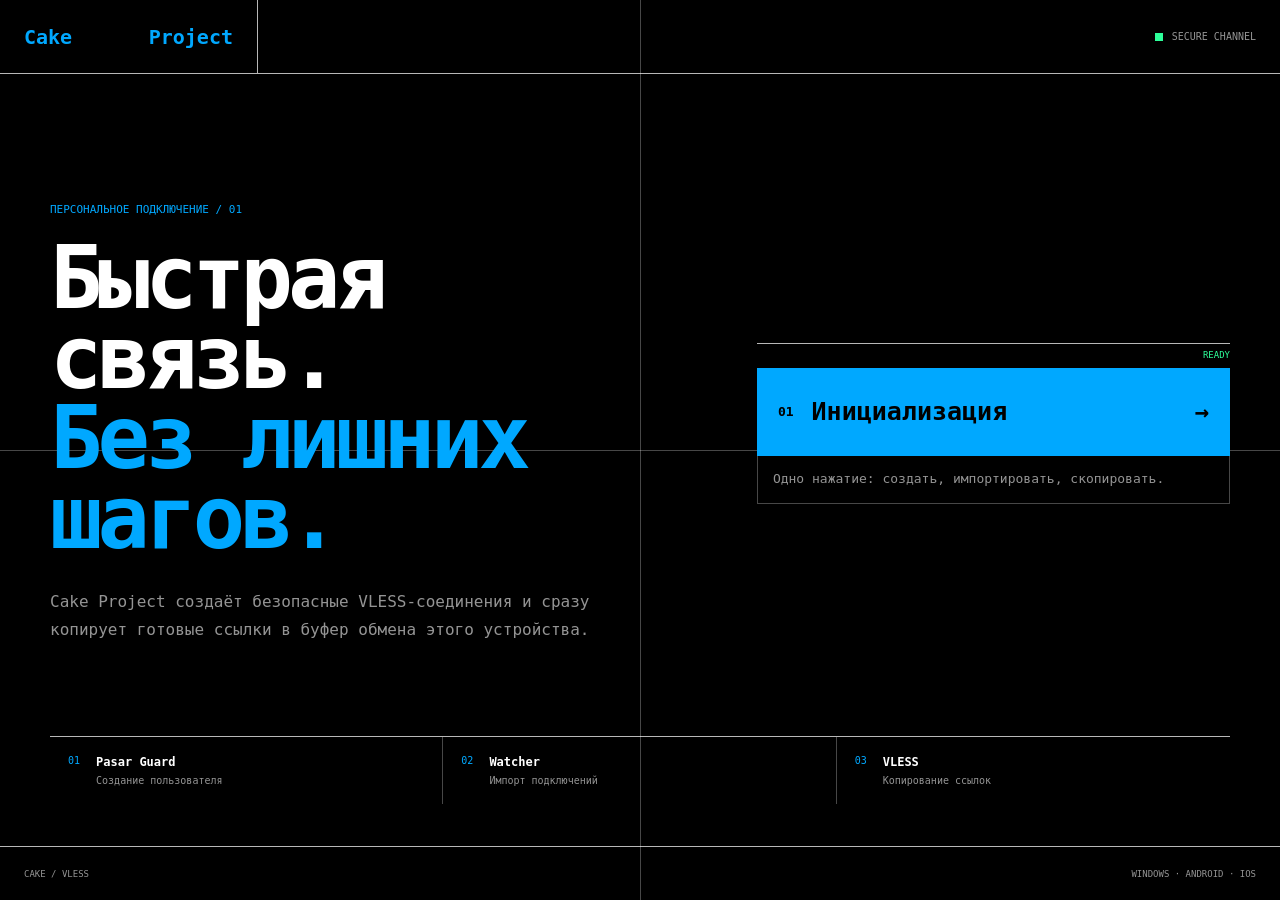
==== web/static/initialize/index.html @ 0fdee89c "Add public Cake connection initialization" ====
<!doctype html>
<html lang="ru">
<head>
  <meta charset="utf-8">
  <meta name="viewport" content="width=device-width, initial-scale=1, viewport-fit=cover">
  <meta name="color-scheme" content="dark">
  <meta name="theme-color" content="#000000">
  <meta http-equiv="Cache-Control" content="no-store, no-cache, must-revalidate">
  <meta http-equiv="Pragma" content="no-cache">
  <meta http-equiv="Content-Security-Policy" content="default-src 'self'; base-uri 'none'; form-action 'none'; connect-src 'self'; img-src 'self'; style-src 'self'; script-src 'self'">
  <meta name="description" content="Cake Project — безопасные и быстрые VLESS-соединения в одно нажатие.">
  <meta name="robots" content="noindex, nofollow, noarchive">
  <meta property="og:type" content="website">
  <meta property="og:title" content="Cake Project">
  <meta property="og:description" content="Быстрая связь. Без лишних шагов.">
  <meta property="og:image" content="https://cake.shmoza.net/initialize/og.png">
  <meta name="twitter:card" content="summary_large_image">
  <meta name="twitter:title" content="Cake Project">
  <meta name="twitter:description" content="Быстрая связь. Без лишних шагов.">
  <meta name="twitter:image" content="https://cake.shmoza.net/initialize/og.png">
  <title>Cake Project — инициализация</title>
  <link rel="stylesheet" href="styles.css?v=2">
</head>
<body>
  <div class="page-grid" aria-hidden="true"></div>

  <header class="site-header">
    <div class="brand" aria-label="Cake Project">
      <span>Cake</span><span>Project</span>
    </div>
    <div class="channel-state">
      <span class="state-marker" aria-hidden="true"></span>
      <span>Secure channel</span>
    </div>
  </header>

  <main class="hero">
    <section class="hero-copy" aria-labelledby="pageTitle">
      <p class="eyebrow">Персональное подключение / 01</p>
      <h1 id="pageTitle">Быстрая связь.<br><span>Без лишних шагов.</span></h1>
      <p class="intro">
        Cake Project создаёт безопасные VLESS-соединения и сразу копирует готовые ссылки
        в буфер обмена этого устройства.
      </p>
    </section>

    <section class="action-zone" aria-label="Инициализация подключения">
      <div class="action-rule" aria-hidden="true"><span>READY</span></div>
      <button id="initializeButton" class="initialize-button" type="button" aria-describedby="statusText">
        <span class="button-index" aria-hidden="true">01</span>
        <span class="button-label">Инициализация</span>
        <span class="button-arrow" aria-hidden="true">→</span>
      </button>
      <p id="statusText" class="status-text" role="status" aria-live="polite">
        Одно нажатие: создать, импортировать, скопировать.
      </p>
      <div id="manualCopy" class="manual-copy hidden">
        <label for="manualLinks">VLESS-ссылки для ручного копирования</label>
        <textarea id="manualLinks" readonly spellcheck="false"></textarea>
        <small>Если браузер блокирует буфер обмена, выделите текст и выберите «Копировать».</small>
      </div>
    </section>

    <ol class="process" aria-label="Этапы инициализации">
      <li><span>01</span><strong>Pasar Guard</strong><small>Создание пользователя</small></li>
      <li><span>02</span><strong>Watcher</strong><small>Импорт подключений</small></li>
      <li><span>03</span><strong>VLESS</strong><small>Копирование ссылок</small></li>
    </ol>
  </main>

  <footer class="site-footer">
    <span>CAKE / VLESS</span>
    <span>WINDOWS · ANDROID · IOS</span>
  </footer>

  <textarea id="copyFallback" class="copy-fallback" tabindex="-1" aria-hidden="true" readonly></textarea>
  <script src="app.js?v=2"></script>
</body>
</html>
---- web/static/initialize/styles.css ----
:root {
  --dark: #000000;
  --light: #ffffff;
  --accent: #00a8ff;
  --success: #2dff9a;
  --danger: #ff4d4d;
  --muted: rgba(255, 255, 255, .58);
  --line: rgba(255, 255, 255, .28);
  --line-strong: rgba(255, 255, 255, .72);
}

* {
  box-sizing: border-box;
}

html {
  min-width: 320px;
  min-height: 100%;
  background: var(--dark);
}

body {
  min-width: 320px;
  min-height: 100vh;
  min-height: 100svh;
  margin: 0;
  overflow-x: hidden;
  background: var(--dark);
  color: var(--light);
  font-family: Consolas, "Cascadia Mono", "Segoe UI Mono", monospace;
  font-size: 13px;
}

.hidden {
  display: none !important;
}

button,
a {
  -webkit-tap-highlight-color: transparent;
}

.page-grid {
  position: fixed;
  inset: 0;
  z-index: 0;
  pointer-events: none;
}

.page-grid::before,
.page-grid::after {
  position: absolute;
  content: "";
  background: var(--line);
}

.page-grid::before {
  top: 0;
  bottom: 0;
  left: 50%;
  width: 1px;
}

.page-grid::after {
  top: 50%;
  right: 0;
  left: 0;
  height: 1px;
}

.site-header,
.site-footer,
.hero {
  position: relative;
  z-index: 1;
}

.site-header {
  display: flex;
  min-height: 74px;
  align-items: stretch;
  justify-content: space-between;
  border-bottom: 1px solid var(--line-strong);
}

.brand {
  display: inline-flex;
  min-width: 258px;
  align-items: center;
  justify-content: space-between;
  border-right: 1px solid var(--line-strong);
  padding: 0 24px;
  color: var(--accent);
  font-size: 20px;
  font-weight: 800;
  text-decoration: none;
}

.channel-state {
  display: flex;
  align-items: center;
  gap: 9px;
  padding: 0 24px;
  color: var(--muted);
  font-size: 10px;
  text-transform: uppercase;
}

.state-marker {
  width: 8px;
  height: 8px;
  border: 1px solid var(--success);
  background: var(--success);
}

.hero {
  display: grid;
  width: min(1180px, calc(100% - 48px));
  min-height: calc(100vh - 128px);
  min-height: calc(100svh - 128px);
  margin: 0 auto;
  grid-template-columns: minmax(0, .92fr) minmax(390px, .72fr);
  grid-template-rows: 1fr auto;
  column-gap: clamp(48px, 8vw, 130px);
  align-items: center;
  padding: clamp(64px, 10vh, 112px) 0 42px;
}

.hero-copy {
  align-self: center;
}

.eyebrow {
  margin: 0 0 22px;
  color: var(--accent);
  font-size: 11px;
  text-transform: uppercase;
}

h1 {
  max-width: 730px;
  margin: 0;
  font-size: clamp(42px, 6.8vw, 94px);
  font-weight: 800;
  letter-spacing: -.055em;
  line-height: .92;
}

h1 span {
  color: var(--accent);
}

.intro {
  max-width: 620px;
  margin: 30px 0 0;
  color: var(--muted);
  font-size: clamp(13px, 1.25vw, 16px);
  line-height: 1.7;
}

.action-zone {
  width: 100%;
  align-self: center;
}

.action-rule {
  display: flex;
  height: 25px;
  align-items: flex-start;
  justify-content: flex-end;
  border-top: 1px solid var(--line-strong);
  color: var(--success);
  font-size: 9px;
}

.action-rule span {
  padding-top: 6px;
}

.initialize-button {
  display: grid;
  width: 100%;
  min-height: 88px;
  grid-template-columns: auto 1fr auto;
  align-items: center;
  gap: 18px;
  border: 1px solid var(--accent);
  border-radius: 0;
  padding: 16px 20px;
  background: var(--accent);
  color: var(--dark);
  cursor: pointer;
  font: inherit;
  text-align: left;
  touch-action: manipulation;
  transition: background 160ms ease, color 160ms ease, transform 160ms ease;
}

.initialize-button:hover,
.initialize-button:focus-visible {
  background: var(--dark);
  color: var(--accent);
  outline: 1px solid var(--accent);
  outline-offset: 3px;
  transform: scale(1.012);
}

.initialize-button:active {
  transform: scale(.985);
  transition-duration: 60ms;
}

.initialize-button:disabled {
  cursor: wait;
  opacity: .52;
  transform: none;
}

.button-index,
.button-arrow {
  font-size: 13px;
  font-weight: 700;
}

.button-label {
  font-size: clamp(18px, 2vw, 25px);
  font-weight: 800;
}

.button-arrow {
  font-size: 24px;
}

.status-text {
  min-height: 48px;
  margin: 0;
  border-right: 1px solid var(--line);
  border-bottom: 1px solid var(--line);
  border-left: 1px solid var(--line);
  padding: 13px 15px;
  color: var(--muted);
  line-height: 1.55;
}

.status-text[data-state="success"] {
  border-color: var(--success);
  color: var(--success);
}

.status-text[data-state="error"] {
  border-color: var(--danger);
  color: var(--danger);
}

.manual-copy {
  display: grid;
  gap: 9px;
  border-right: 1px solid var(--danger);
  border-bottom: 1px solid var(--danger);
  border-left: 1px solid var(--danger);
  padding: 14px;
}

.manual-copy label {
  color: var(--light);
  font-size: 10px;
  text-transform: uppercase;
}

.manual-copy textarea {
  width: 100%;
  min-height: 92px;
  border: 1px solid var(--line);
  border-radius: 0;
  padding: 10px;
  resize: vertical;
  background: var(--dark);
  color: var(--light);
  font: inherit;
  font-size: 11px;
  line-height: 1.5;
}

.manual-copy textarea:focus {
  border-color: var(--accent);
  outline: 1px solid var(--accent);
  outline-offset: 2px;
}

.manual-copy small {
  color: var(--muted);
  font-size: 9px;
  line-height: 1.5;
}

.process {
  display: grid;
  grid-column: 1 / -1;
  grid-template-columns: repeat(3, 1fr);
  gap: 0;
  margin: 54px 0 0;
  padding: 0;
  border-top: 1px solid var(--line-strong);
  list-style: none;
}

.process li {
  display: grid;
  min-width: 0;
  grid-template-columns: auto 1fr;
  gap: 6px 16px;
  border-right: 1px solid var(--line);
  padding: 18px;
}

.process li:last-child {
  border-right: 0;
}

.process span {
  grid-row: 1 / span 2;
  color: var(--accent);
  font-size: 10px;
}

.process strong {
  font-size: 12px;
}

.process small {
  overflow: hidden;
  color: var(--muted);
  font-size: 10px;
  text-overflow: ellipsis;
  white-space: nowrap;
}

.site-footer {
  display: flex;
  min-height: 54px;
  align-items: center;
  justify-content: space-between;
  border-top: 1px solid var(--line-strong);
  padding: 0 24px;
  color: var(--muted);
  font-size: 9px;
}

.copy-fallback {
  position: fixed;
  top: 0;
  left: -9999px;
  width: 1px;
  height: 1px;
  opacity: 0;
}

@media (max-width: 820px) {
  .page-grid::before {
    left: 24px;
  }

  .page-grid::after {
    top: 56%;
  }

  .site-header {
    min-height: 62px;
  }

  .brand {
    min-width: 188px;
    padding: 0 18px;
    font-size: 16px;
  }

  .channel-state {
    padding: 0 18px;
  }

  .hero {
    width: min(100% - 36px, 620px);
    min-height: calc(100svh - 112px);
    grid-template-columns: 1fr;
    grid-template-rows: auto auto auto;
    gap: 38px;
    padding: 54px 0 30px;
  }

  h1 {
    font-size: clamp(42px, 11vw, 72px);
  }

  .intro {
    max-width: 520px;
    margin-top: 22px;
  }

  .process {
    grid-column: 1;
    margin-top: 8px;
  }
}

@media (max-width: 540px) {
  .site-header {
    min-height: 58px;
  }

  .brand {
    min-width: 164px;
    padding: 0 14px;
    font-size: 14px;
  }

  .channel-state {
    gap: 7px;
    padding: 0 14px;
    font-size: 8px;
  }

  .state-marker {
    width: 6px;
    height: 6px;
  }

  .hero {
    width: calc(100% - 28px);
    gap: 34px;
    padding: 44px 0 24px;
  }

  .eyebrow {
    margin-bottom: 17px;
    font-size: 9px;
  }

  h1 {
    font-size: clamp(38px, 13vw, 58px);
  }

  .intro {
    font-size: 12px;
  }

  .initialize-button {
    min-height: 76px;
    gap: 12px;
    padding: 14px;
  }

  .status-text {
    min-height: 58px;
    padding: 12px;
    font-size: 11px;
  }

  .process {
    grid-template-columns: 1fr;
  }

  .process li,
  .process li:last-child {
    border-right: 0;
    border-bottom: 1px solid var(--line);
    padding: 13px 6px;
  }

  .process li:last-child {
    border-bottom: 0;
  }

  .site-footer {
    min-height: 48px;
    padding: 0 14px;
    font-size: 8px;
  }
}

@media (prefers-reduced-motion: reduce) {
  .initialize-button {
    transition: none;
  }
}
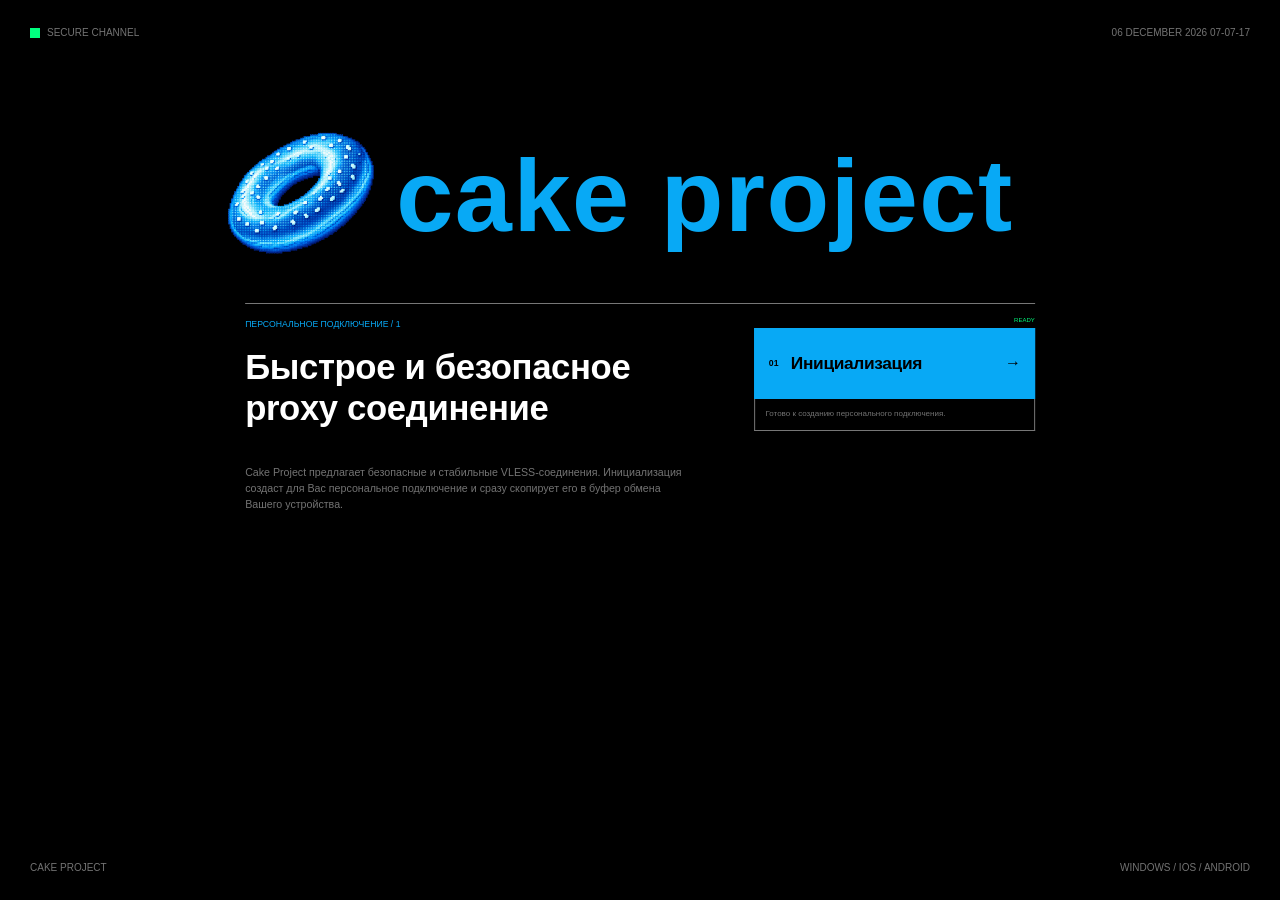
==== commit 7ddd88b3: "Polish Cake initialization experience" ====
--- a/web/static/initialize/index.html
+++ b/web/static/initialize/index.html
@@ -7,73 +7,86 @@
   <meta name="theme-color" content="#000000">
   <meta http-equiv="Cache-Control" content="no-store, no-cache, must-revalidate">
   <meta http-equiv="Pragma" content="no-cache">
-  <meta http-equiv="Content-Security-Policy" content="default-src 'self'; base-uri 'none'; form-action 'none'; connect-src 'self'; img-src 'self'; style-src 'self'; script-src 'self'">
+  <meta http-equiv="Content-Security-Policy" content="default-src 'self'; base-uri 'none'; form-action 'none'; connect-src 'self'; img-src 'self'; style-src 'self' https://fonts.googleapis.com; font-src https://fonts.gstatic.com; script-src 'self'">
   <meta name="description" content="Cake Project — безопасные и быстрые VLESS-соединения в одно нажатие.">
   <meta name="robots" content="noindex, nofollow, noarchive">
   <meta property="og:type" content="website">
+  <meta property="og:site_name" content="Cake Project">
   <meta property="og:title" content="Cake Project">
-  <meta property="og:description" content="Быстрая связь. Без лишних шагов.">
-  <meta property="og:image" content="https://cake.shmoza.net/initialize/og.png">
+  <meta property="og:description" content="Быстрое и безопасное proxy-соединение.">
+  <meta property="og:image" content="https://cake.shmoza.net/initialize/og.png?v=2">
+  <meta property="og:image:secure_url" content="https://cake.shmoza.net/initialize/og.png?v=2">
+  <meta property="og:image:type" content="image/png">
+  <meta property="og:image:width" content="1919">
+  <meta property="og:image:height" content="1035">
+  <meta property="og:image:alt" content="Cake Project — быстрое и безопасное proxy-соединение">
   <meta name="twitter:card" content="summary_large_image">
   <meta name="twitter:title" content="Cake Project">
-  <meta name="twitter:description" content="Быстрая связь. Без лишних шагов.">
-  <meta name="twitter:image" content="https://cake.shmoza.net/initialize/og.png">
+  <meta name="twitter:description" content="Быстрое и безопасное proxy-соединение.">
+  <meta name="twitter:image" content="https://cake.shmoza.net/initialize/og.png?v=2">
+  <meta name="twitter:image:alt" content="Cake Project — быстрое и безопасное proxy-соединение">
   <title>Cake Project — инициализация</title>
-  <link rel="stylesheet" href="styles.css?v=2">
+  <link rel="icon" type="image/png" sizes="277x277" href="favicon.png?v=2">
+  <link rel="apple-touch-icon" sizes="277x277" href="favicon.png?v=2">
+  <link rel="preconnect" href="https://fonts.googleapis.com">
+  <link rel="preconnect" href="https://fonts.gstatic.com" crossorigin>
+  <link href="https://fonts.googleapis.com/css2?family=Space+Grotesk:wght@400;500;600;700&amp;display=swap" rel="stylesheet">
+  <link rel="stylesheet" href="styles.css?v=13">
 </head>
 <body>
-  <div class="page-grid" aria-hidden="true"></div>
-
   <header class="site-header">
-    <div class="brand" aria-label="Cake Project">
-      <span>Cake</span><span>Project</span>
-    </div>
     <div class="channel-state">
       <span class="state-marker" aria-hidden="true"></span>
       <span>Secure channel</span>
     </div>
+    <time id="designTime" class="design-time">-- -------- ---- -- -- --</time>
   </header>
 
-  <main class="hero">
-    <section class="hero-copy" aria-labelledby="pageTitle">
-      <p class="eyebrow">Персональное подключение / 01</p>
-      <h1 id="pageTitle">Быстрая связь.<br><span>Без лишних шагов.</span></h1>
-      <p class="intro">
-        Cake Project создаёт безопасные VLESS-соединения и сразу копирует готовые ссылки
-        в буфер обмена этого устройства.
-      </p>
+  <main class="page-stage">
+    <section class="brand-lockup" aria-labelledby="pageTitle">
+      <button id="cakeBurstButton" class="cake-mark" type="button" aria-label="Запустить анимацию тортика">
+        <img src="cake-mark.png" alt="">
+      </button>
+      <h1 id="pageTitle">cake project</h1>
     </section>
 
-    <section class="action-zone" aria-label="Инициализация подключения">
-      <div class="action-rule" aria-hidden="true"><span>READY</span></div>
-      <button id="initializeButton" class="initialize-button" type="button" aria-describedby="statusText">
-        <span class="button-index" aria-hidden="true">01</span>
-        <span class="button-label">Инициализация</span>
-        <span class="button-arrow" aria-hidden="true">→</span>
-      </button>
-      <p id="statusText" class="status-text" role="status" aria-live="polite">
-        Одно нажатие: создать, импортировать, скопировать.
-      </p>
-      <div id="manualCopy" class="manual-copy hidden">
-        <label for="manualLinks">VLESS-ссылки для ручного копирования</label>
-        <textarea id="manualLinks" readonly spellcheck="false"></textarea>
-        <small>Если браузер блокирует буфер обмена, выделите текст и выберите «Копировать».</small>
+    <section class="connection-panel" aria-label="Персональное подключение">
+      <div class="hero-copy">
+        <p class="eyebrow">Персональное подключение / 1</p>
+        <h2>Быстрое и безопасное<br>proxy соединение</h2>
+        <p class="intro">
+          Cake Project предлагает безопасные и стабильные VLESS-соединения. Инициализация<br class="desktop-break">
+          создаст для Вас персональное подключение и сразу скопирует его в буфер обмена<br class="desktop-break">
+          Вашего устройства.
+        </p>
       </div>
+
+      <section class="action-zone" aria-label="Инициализация подключения">
+        <div class="ready-label" aria-hidden="true">READY</div>
+        <button id="initializeButton" class="initialize-button" type="button" aria-describedby="statusText">
+          <span class="button-index" aria-hidden="true">01</span>
+          <span class="button-label">Инициализация</span>
+          <span class="button-arrow" aria-hidden="true">→</span>
+        </button>
+        <p id="statusText" class="status-text" role="status" aria-live="polite">
+          Готово к созданию персонального подключения.
+        </p>
+        <div id="manualCopy" class="manual-copy hidden">
+          <label for="manualLinks">VLESS-ссылки для ручного копирования</label>
+          <textarea id="manualLinks" readonly spellcheck="false"></textarea>
+          <small>Если браузер блокирует буфер обмена, выделите текст и выберите «Копировать».</small>
+        </div>
+      </section>
     </section>
-
-    <ol class="process" aria-label="Этапы инициализации">
-      <li><span>01</span><strong>Pasar Guard</strong><small>Создание пользователя</small></li>
-      <li><span>02</span><strong>Watcher</strong><small>Импорт подключений</small></li>
-      <li><span>03</span><strong>VLESS</strong><small>Копирование ссылок</small></li>
-    </ol>
   </main>
 
   <footer class="site-footer">
-    <span>CAKE / VLESS</span>
-    <span>WINDOWS · ANDROID · IOS</span>
+    <span>CAKE PROJECT</span>
+    <span>WINDOWS / IOS / ANDROID</span>
   </footer>
 
+  <div id="cakeParticles" class="cake-particles" aria-hidden="true"></div>
   <textarea id="copyFallback" class="copy-fallback" tabindex="-1" aria-hidden="true" readonly></textarea>
-  <script src="app.js?v=2"></script>
+  <script src="app.js?v=6"></script>
 </body>
 </html>
--- a/web/static/initialize/styles.css
+++ b/web/static/initialize/styles.css
@@ -1,12 +1,11 @@
 :root {
   --dark: #000000;
   --light: #ffffff;
-  --accent: #00a8ff;
-  --success: #2dff9a;
-  --danger: #ff4d4d;
-  --muted: rgba(255, 255, 255, .58);
-  --line: rgba(255, 255, 255, .28);
-  --line-strong: rgba(255, 255, 255, .72);
+  --accent: #08a9f5;
+  --success: #00ff7f;
+  --danger: #ff3131;
+  --muted: #737373;
+  --line: #777777;
 }
 
 * {
@@ -17,9 +16,18 @@
   min-width: 320px;
   min-height: 100%;
   background: var(--dark);
+  scrollbar-width: none;
+}
+
+html::-webkit-scrollbar,
+body::-webkit-scrollbar {
+  display: none;
+  width: 0;
+  height: 0;
 }
 
 body {
+  position: relative;
   min-width: 320px;
   min-height: 100vh;
   min-height: 100svh;
@@ -27,8 +35,10 @@
   overflow-x: hidden;
   background: var(--dark);
   color: var(--light);
-  font-family: Consolas, "Cascadia Mono", "Segoe UI Mono", monospace;
+  font-family: "Space Grotesk", Arial, sans-serif;
   font-size: 13px;
+  -ms-overflow-style: none;
+  scrollbar-width: none;
 }
 
 .hidden {
@@ -40,150 +50,181 @@
   -webkit-tap-highlight-color: transparent;
 }
 
-.page-grid {
-  position: fixed;
-  inset: 0;
-  z-index: 0;
-  pointer-events: none;
-}
-
-.page-grid::before,
-.page-grid::after {
-  position: absolute;
-  content: "";
-  background: var(--line);
-}
-
-.page-grid::before {
-  top: 0;
-  bottom: 0;
-  left: 50%;
-  width: 1px;
-}
-
-.page-grid::after {
-  top: 50%;
-  right: 0;
-  left: 0;
-  height: 1px;
-}
-
-.site-header,
-.site-footer,
-.hero {
-  position: relative;
-  z-index: 1;
-}
-
 .site-header {
   display: flex;
-  min-height: 74px;
-  align-items: stretch;
-  justify-content: space-between;
-  border-bottom: 1px solid var(--line-strong);
-}
-
-.brand {
-  display: inline-flex;
-  min-width: 258px;
+  position: absolute;
+  top: 28px;
+  right: 30px;
+  left: 30px;
+  z-index: 3;
   align-items: center;
   justify-content: space-between;
-  border-right: 1px solid var(--line-strong);
-  padding: 0 24px;
-  color: var(--accent);
-  font-size: 20px;
-  font-weight: 800;
-  text-decoration: none;
+  color: var(--muted);
+  font-size: 10px;
+  line-height: 1;
+  text-transform: uppercase;
 }
 
 .channel-state {
   display: flex;
   align-items: center;
-  gap: 9px;
-  padding: 0 24px;
+  gap: 7px;
+}
+
+.state-marker {
+  width: 10px;
+  height: 10px;
+  background: var(--success);
+  animation: channel-pulse 4s ease-in-out infinite;
+}
+
+@keyframes channel-pulse {
+  0%,
+  40% {
+    opacity: 1;
+  }
+
+  50%,
+  90% {
+    opacity: 0;
+  }
+
+  100% {
+    opacity: 1;
+  }
+}
+
+.design-time {
+  color: inherit;
+  font: inherit;
+}
+
+.page-stage {
+  position: relative;
+  width: min(100%, 1919px);
+  min-height: 970px;
+  margin: 0 auto;
+}
+
+.brand-lockup {
+  position: absolute;
+  inset: 0;
+  pointer-events: none;
+  transform: translateY(-20px);
+}
+
+.cake-mark {
+  display: block;
+  position: absolute;
+  top: 222px;
+  left: 300px;
+  width: 300px;
+  height: auto;
+  border: 0;
+  padding: 0;
+  background: transparent;
+  cursor: pointer;
+  font: inherit;
+  pointer-events: auto;
+  transition: transform 240ms ease;
+  transform-origin: center;
+  user-select: none;
+}
+
+.cake-mark img {
+  display: block;
+  width: 100%;
+  height: auto;
+  pointer-events: none;
+  user-select: none;
+}
+
+.cake-mark:hover {
+  transform: scale(1.08);
+}
+
+.cake-mark:focus-visible {
+  outline: 1px solid var(--accent);
+  outline-offset: 4px;
+}
+
+h1 {
+  position: absolute;
+  top: 255px;
+  left: 594px;
+  margin: 0;
+  color: var(--accent);
+  font-size: 154px;
+  font-weight: 700;
+  letter-spacing: .015em;
+  line-height: .9;
+  white-space: nowrap;
+}
+
+.connection-panel {
+  display: grid;
+  position: absolute;
+  top: 455px;
+  left: 50%;
+  width: 1184px;
+  min-height: 310px;
+  grid-template-columns: 664px 420px;
+  column-gap: 100px;
+  border-top: 1px solid var(--line);
+  transform: translateX(-50%);
+}
+
+.hero-copy {
+  padding-top: 23px;
+}
+
+.eyebrow {
+  margin: 0;
+  color: var(--accent);
+  font-size: 13px;
+  font-weight: 500;
+  line-height: 1;
+  text-transform: uppercase;
+}
+
+h2 {
+  margin: 28px 0 0;
+  color: var(--light);
+  font-size: 52px;
+  font-weight: 600;
+  letter-spacing: -.01em;
+  line-height: 1.18;
+}
+
+.intro {
+  margin: 53px 0 0;
   color: var(--muted);
-  font-size: 10px;
-  text-transform: uppercase;
-}
-
-.state-marker {
-  width: 8px;
-  height: 8px;
-  border: 1px solid var(--success);
-  background: var(--success);
-}
-
-.hero {
-  display: grid;
-  width: min(1180px, calc(100% - 48px));
-  min-height: calc(100vh - 128px);
-  min-height: calc(100svh - 128px);
-  margin: 0 auto;
-  grid-template-columns: minmax(0, .92fr) minmax(390px, .72fr);
-  grid-template-rows: 1fr auto;
-  column-gap: clamp(48px, 8vw, 130px);
-  align-items: center;
-  padding: clamp(64px, 10vh, 112px) 0 42px;
-}
-
-.hero-copy {
-  align-self: center;
-}
-
-.eyebrow {
-  margin: 0 0 22px;
-  color: var(--accent);
-  font-size: 11px;
-  text-transform: uppercase;
-}
-
-h1 {
-  max-width: 730px;
-  margin: 0;
-  font-size: clamp(42px, 6.8vw, 94px);
-  font-weight: 800;
-  letter-spacing: -.055em;
-  line-height: .92;
-}
-
-h1 span {
-  color: var(--accent);
-}
-
-.intro {
-  max-width: 620px;
-  margin: 30px 0 0;
-  color: var(--muted);
-  font-size: clamp(13px, 1.25vw, 16px);
-  line-height: 1.7;
+  font-size: 16px;
+  font-weight: 400;
+  line-height: 1.5;
 }
 
 .action-zone {
-  width: 100%;
-  align-self: center;
-}
-
-.action-rule {
-  display: flex;
-  height: 25px;
-  align-items: flex-start;
-  justify-content: flex-end;
-  border-top: 1px solid var(--line-strong);
+  position: relative;
+  padding-top: 35px;
+}
+
+.ready-label {
+  position: absolute;
+  top: 18px;
+  right: 0;
   color: var(--success);
   font-size: 9px;
-}
-
-.action-rule span {
-  padding-top: 6px;
+  line-height: 1;
 }
 
 .initialize-button {
   display: grid;
   width: 100%;
-  min-height: 88px;
-  grid-template-columns: auto 1fr auto;
+  min-height: 107px;
+  grid-template-columns: 20px 1fr 23px;
   align-items: center;
-  gap: 18px;
+  gap: 13px;
   border: 1px solid var(--accent);
   border-radius: 0;
   padding: 16px 20px;
@@ -193,16 +234,24 @@
   font: inherit;
   text-align: left;
   touch-action: manipulation;
-  transition: background 160ms ease, color 160ms ease, transform 160ms ease;
-}
-
-.initialize-button:hover,
+  transform-origin: center;
+  transition: background 180ms ease, color 180ms ease, transform 180ms ease;
+}
+
+.initialize-button:not(:disabled):hover {
+  background: var(--dark);
+  color: var(--accent);
+  outline: 1px solid var(--accent);
+  outline-offset: 3px;
+  transform: scale(1.02);
+}
+
 .initialize-button:focus-visible {
   background: var(--dark);
   color: var(--accent);
   outline: 1px solid var(--accent);
   outline-offset: 3px;
-  transform: scale(1.012);
+  transform: scale(1.02);
 }
 
 .initialize-button:active {
@@ -216,19 +265,23 @@
   transform: none;
 }
 
-.button-index,
-.button-arrow {
+.button-index {
   font-size: 13px;
   font-weight: 700;
 }
 
 .button-label {
-  font-size: clamp(18px, 2vw, 25px);
-  font-weight: 800;
+  max-width: 270px;
+  font-size: 26px;
+  font-weight: 700;
+  letter-spacing: -.02em;
+  line-height: 1.35;
 }
 
 .button-arrow {
   font-size: 24px;
+  font-weight: 400;
+  line-height: 1;
 }
 
 .status-text {
@@ -239,7 +292,8 @@
   border-left: 1px solid var(--line);
   padding: 13px 15px;
   color: var(--muted);
-  line-height: 1.55;
+  font-size: 12px;
+  line-height: 1.6;
 }
 
 .status-text[data-state="success"] {
@@ -293,57 +347,19 @@
   line-height: 1.5;
 }
 
-.process {
-  display: grid;
-  grid-column: 1 / -1;
-  grid-template-columns: repeat(3, 1fr);
-  gap: 0;
-  margin: 54px 0 0;
-  padding: 0;
-  border-top: 1px solid var(--line-strong);
-  list-style: none;
-}
-
-.process li {
-  display: grid;
-  min-width: 0;
-  grid-template-columns: auto 1fr;
-  gap: 6px 16px;
-  border-right: 1px solid var(--line);
-  padding: 18px;
-}
-
-.process li:last-child {
-  border-right: 0;
-}
-
-.process span {
-  grid-row: 1 / span 2;
-  color: var(--accent);
-  font-size: 10px;
-}
-
-.process strong {
-  font-size: 12px;
-}
-
-.process small {
-  overflow: hidden;
+.site-footer {
+  display: flex;
+  position: absolute;
+  right: 0;
+  bottom: 0;
+  left: 0;
+  min-height: 65px;
+  align-items: center;
+  justify-content: space-between;
+  padding: 0 30px;
   color: var(--muted);
   font-size: 10px;
-  text-overflow: ellipsis;
-  white-space: nowrap;
-}
-
-.site-footer {
-  display: flex;
-  min-height: 54px;
-  align-items: center;
-  justify-content: space-between;
-  border-top: 1px solid var(--line-strong);
-  padding: 0 24px;
-  color: var(--muted);
-  font-size: 9px;
+  text-transform: uppercase;
 }
 
 .copy-fallback {
@@ -355,130 +371,237 @@
   opacity: 0;
 }
 
+.cake-particles {
+  position: fixed;
+  inset: 0;
+  z-index: 10;
+  overflow: hidden;
+  contain: strict;
+  pointer-events: none;
+}
+
+.cake-particle {
+  position: absolute;
+  top: 0;
+  left: 0;
+  display: block;
+  max-width: none;
+  height: auto;
+  pointer-events: none;
+  transform-origin: center;
+  user-select: none;
+  will-change: transform, opacity;
+}
+
+@media (max-width: 1918px) and (min-width: 821px) {
+  .page-stage {
+    min-height: max(620px, 100svh);
+  }
+
+  .cake-mark {
+    top: 11.57vw;
+    left: 15.6vw;
+    width: 15.6vw;
+  }
+
+  h1 {
+    top: 13.29vw;
+    left: 30.95vw;
+    font-size: 8.02vw;
+  }
+
+  .connection-panel {
+    top: 23.71vw;
+    width: 61.7vw;
+    min-height: 16.15vw;
+    grid-template-columns: 34.6vw 21.89vw;
+    column-gap: 5.2vw;
+  }
+
+  .hero-copy {
+    padding-top: 1.2vw;
+  }
+
+  .eyebrow {
+    font-size: .68vw;
+  }
+
+  h2 {
+    margin-top: 1.46vw;
+    font-size: 2.71vw;
+  }
+
+  .intro {
+    margin-top: 2.76vw;
+    font-size: .834vw;
+  }
+
+  .action-zone {
+    padding-top: 1.82vw;
+  }
+
+  .ready-label {
+    top: .94vw;
+    font-size: .47vw;
+  }
+
+  .initialize-button {
+    min-height: 5.58vw;
+    grid-template-columns: 1.04vw 1fr 1.2vw;
+    gap: .68vw;
+    padding: .83vw 1.04vw;
+  }
+
+  .button-index {
+    font-size: .68vw;
+  }
+
+  .button-label {
+    max-width: 14.07vw;
+    font-size: 1.355vw;
+  }
+
+  .button-arrow {
+    font-size: 1.25vw;
+  }
+
+  .status-text {
+    min-height: 2.5vw;
+    padding: .68vw .78vw;
+    font-size: .625vw;
+  }
+}
+
 @media (max-width: 820px) {
-  .page-grid::before {
-    left: 24px;
-  }
-
-  .page-grid::after {
-    top: 56%;
+  body {
+    min-height: 100svh;
   }
 
   .site-header {
-    min-height: 62px;
-  }
-
-  .brand {
-    min-width: 188px;
+    position: relative;
+    top: auto;
+    right: auto;
+    left: auto;
+    min-height: 58px;
     padding: 0 18px;
-    font-size: 16px;
-  }
-
-  .channel-state {
+    font-size: 8px;
+  }
+
+  .state-marker {
+    width: 8px;
+    height: 8px;
+  }
+
+  .page-stage {
+    display: flex;
+    width: 100%;
+    min-height: auto;
+    flex-direction: column;
+    padding: 30px 18px 92px;
+  }
+
+  .brand-lockup {
+    display: flex;
+    position: relative;
+    inset: auto;
+    flex-direction: column;
+    align-items: center;
+  }
+
+  .cake-mark {
+    position: relative;
+    top: auto;
+    left: auto;
+    width: min(66vw, 300px);
+    margin: -28px 0 -12px;
+  }
+
+  h1 {
+    position: relative;
+    top: auto;
+    left: auto;
+    width: 100%;
+    font-size: clamp(36px, 11.6vw, 72px);
+    line-height: .92;
+    text-align: center;
+  }
+
+  .connection-panel {
+    display: flex;
+    position: relative;
+    top: auto;
+    left: auto;
+    width: auto;
+    min-height: 0;
+    margin-top: 56px;
+    align-self: stretch;
+    flex-direction: column;
+    border-top-color: var(--line);
+    transform: none;
+  }
+
+  .hero-copy {
+    padding-top: 17px;
+  }
+
+  .eyebrow {
+    font-size: 10px;
+  }
+
+  h2 {
+    margin-top: 27px;
+    font-size: clamp(26px, 8.6vw, 44px);
+    line-height: 1.08;
+  }
+
+  .intro {
+    margin-top: 30px;
+    font-size: 13px;
+    line-height: 1.55;
+  }
+
+  .desktop-break {
+    display: none;
+  }
+
+  .action-zone {
+    margin-top: 44px;
+    padding-top: 20px;
+  }
+
+  .ready-label {
+    top: 5px;
+  }
+
+  .initialize-button {
+    min-height: 96px;
+  }
+
+  .button-label {
+    font-size: clamp(22px, 6.5vw, 26px);
+  }
+
+  .site-footer {
+    position: absolute;
+    min-height: 54px;
     padding: 0 18px;
-  }
-
-  .hero {
-    width: min(100% - 36px, 620px);
-    min-height: calc(100svh - 112px);
-    grid-template-columns: 1fr;
-    grid-template-rows: auto auto auto;
-    gap: 38px;
-    padding: 54px 0 30px;
-  }
-
-  h1 {
-    font-size: clamp(42px, 11vw, 72px);
-  }
-
-  .intro {
-    max-width: 520px;
-    margin-top: 22px;
-  }
-
-  .process {
-    grid-column: 1;
-    margin-top: 8px;
-  }
-}
-
-@media (max-width: 540px) {
-  .site-header {
-    min-height: 58px;
-  }
-
-  .brand {
-    min-width: 164px;
-    padding: 0 14px;
-    font-size: 14px;
-  }
-
-  .channel-state {
-    gap: 7px;
-    padding: 0 14px;
     font-size: 8px;
   }
-
+}
+
+@media (prefers-reduced-motion: reduce) {
   .state-marker {
-    width: 6px;
-    height: 6px;
-  }
-
-  .hero {
-    width: calc(100% - 28px);
-    gap: 34px;
-    padding: 44px 0 24px;
-  }
-
-  .eyebrow {
-    margin-bottom: 17px;
-    font-size: 9px;
-  }
-
-  h1 {
-    font-size: clamp(38px, 13vw, 58px);
-  }
-
-  .intro {
-    font-size: 12px;
-  }
-
-  .initialize-button {
-    min-height: 76px;
-    gap: 12px;
-    padding: 14px;
-  }
-
-  .status-text {
-    min-height: 58px;
-    padding: 12px;
-    font-size: 11px;
-  }
-
-  .process {
-    grid-template-columns: 1fr;
-  }
-
-  .process li,
-  .process li:last-child {
-    border-right: 0;
-    border-bottom: 1px solid var(--line);
-    padding: 13px 6px;
-  }
-
-  .process li:last-child {
-    border-bottom: 0;
-  }
-
-  .site-footer {
-    min-height: 48px;
-    padding: 0 14px;
-    font-size: 8px;
-  }
-}
-
-@media (prefers-reduced-motion: reduce) {
+    animation: none;
+  }
+
+  .cake-mark,
   .initialize-button {
     transition: none;
   }
-}
+
+  .cake-mark:hover,
+  .initialize-button:not(:disabled):hover,
+  .initialize-button:focus-visible {
+    transform: none;
+  }
+}
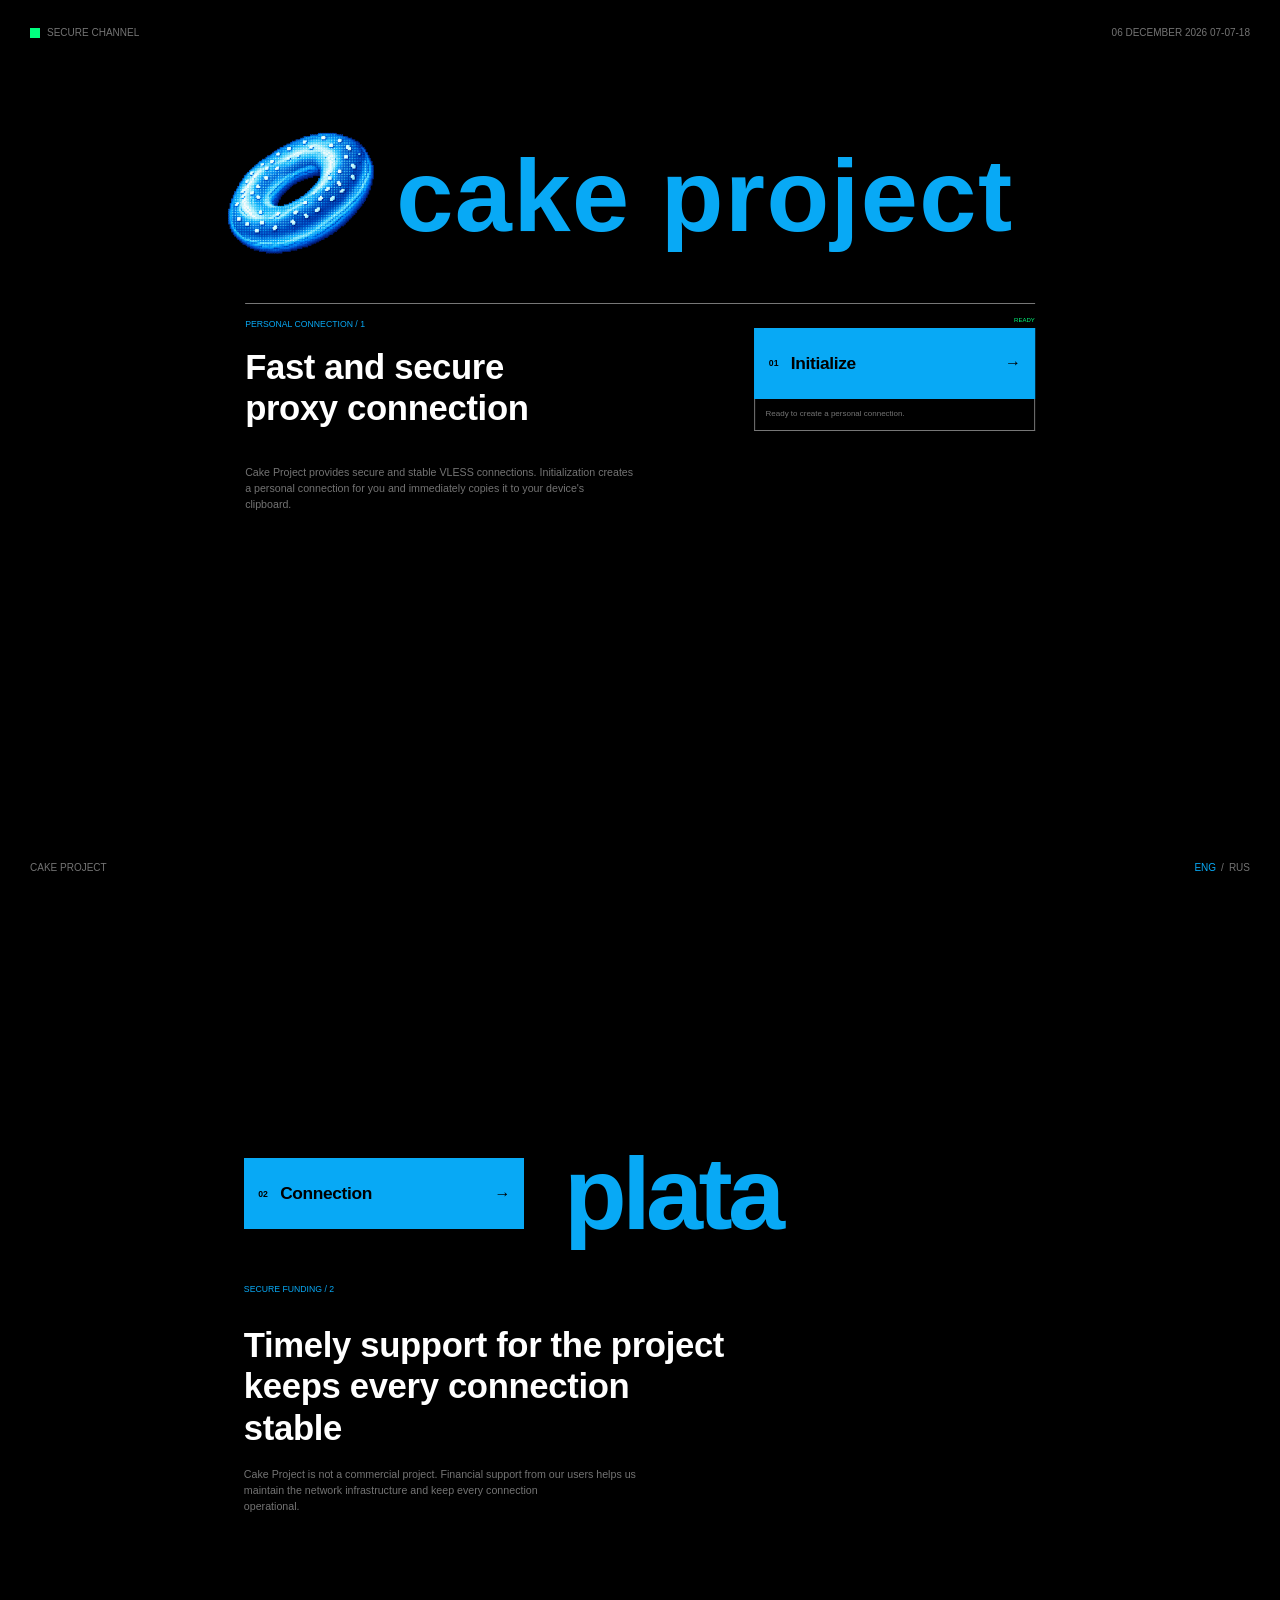
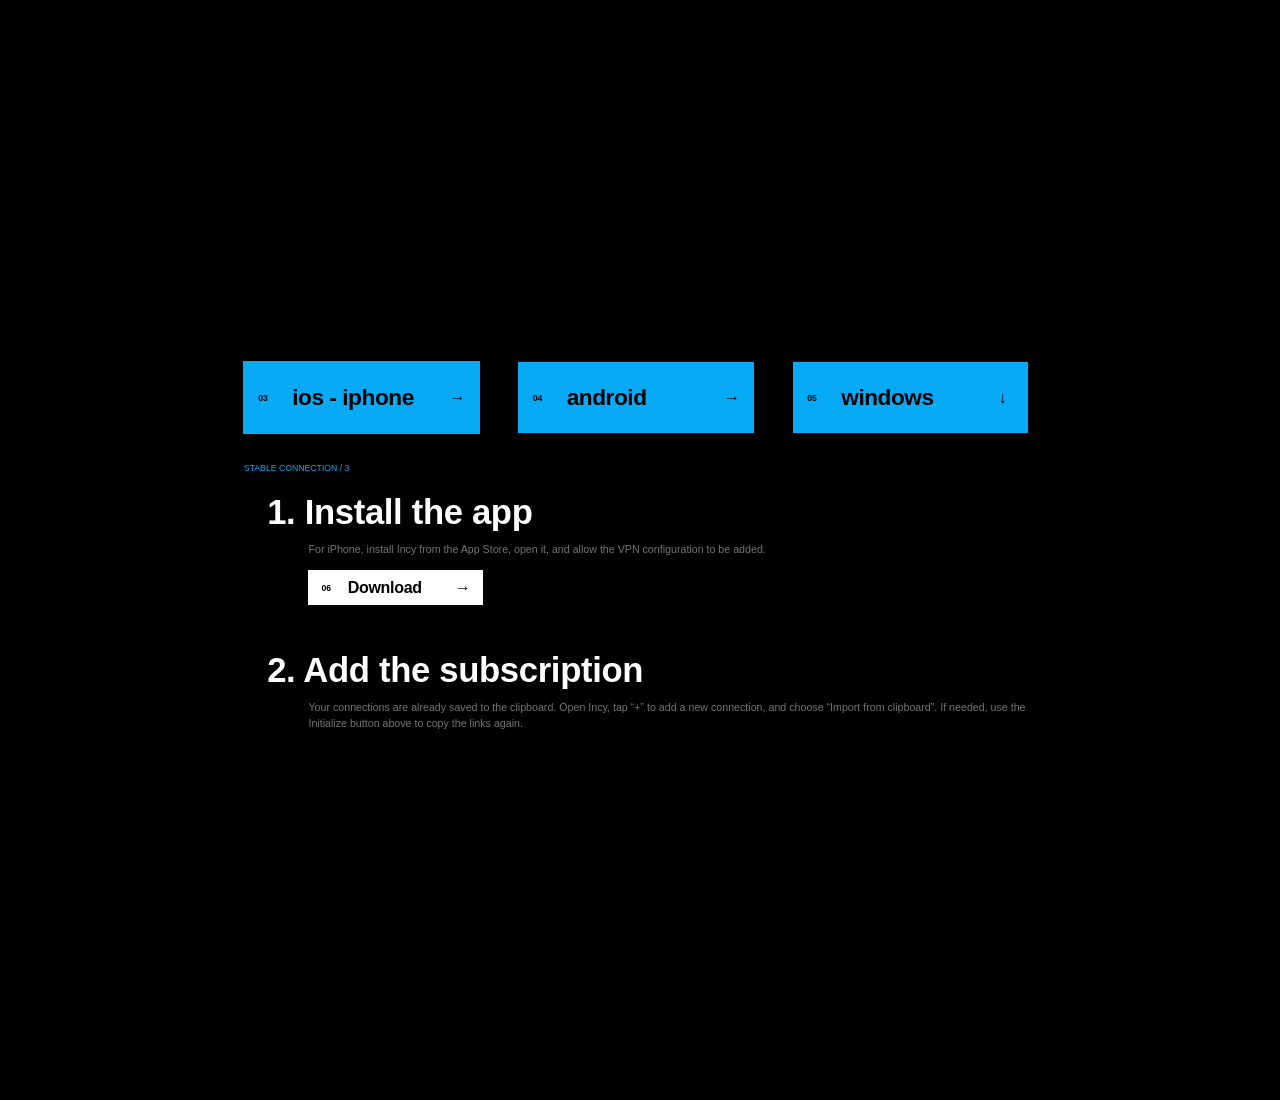
==== commit 2237b535: "Add Cake connection onboarding flow" ====
--- a/web/static/initialize/index.html
+++ b/web/static/initialize/index.html
@@ -31,62 +31,137 @@
   <link rel="preconnect" href="https://fonts.googleapis.com">
   <link rel="preconnect" href="https://fonts.gstatic.com" crossorigin>
   <link href="https://fonts.googleapis.com/css2?family=Space+Grotesk:wght@400;500;600;700&amp;display=swap" rel="stylesheet">
-  <link rel="stylesheet" href="styles.css?v=13">
+  <link rel="stylesheet" href="styles.css?v=20">
 </head>
 <body>
   <header class="site-header">
     <div class="channel-state">
       <span class="state-marker" aria-hidden="true"></span>
-      <span>Secure channel</span>
+      <span data-i18n="channel">Защищённый канал</span>
     </div>
     <time id="designTime" class="design-time">-- -------- ---- -- -- --</time>
   </header>
 
-  <main class="page-stage">
-    <section class="brand-lockup" aria-labelledby="pageTitle">
-      <button id="cakeBurstButton" class="cake-mark" type="button" aria-label="Запустить анимацию тортика">
-        <img src="cake-mark.png" alt="">
-      </button>
-      <h1 id="pageTitle">cake project</h1>
+  <div class="page-rail" aria-hidden="true"></div>
+
+  <main class="page-flow">
+    <section id="initializePage" class="page-stage page-section" aria-labelledby="pageTitle">
+      <div class="brand-lockup">
+        <button id="cakeBurstButton" class="cake-mark" type="button" aria-label="Запустить анимацию тортика" data-i18n-aria-label="cakeAria">
+          <img src="cake-mark.png" alt="">
+        </button>
+        <h1 id="pageTitle">cake project</h1>
+      </div>
+
+      <div class="connection-panel" aria-label="Персональное подключение">
+        <div class="hero-copy">
+          <p class="eyebrow" data-i18n="personalEyebrow">Персональное подключение / 1</p>
+          <h2 data-i18n-html="heroTitle">Быстрое и безопасное<br>proxy соединение</h2>
+          <p class="intro" data-i18n-html="heroIntro">
+            Cake Project предлагает безопасные и стабильные VLESS-соединения. Инициализация<br class="desktop-break">
+            создаст для Вас персональное подключение и сразу скопирует его в буфер обмена<br class="desktop-break">
+            Вашего устройства.
+          </p>
+        </div>
+
+        <section class="action-zone" aria-label="Инициализация подключения" data-i18n-aria-label="initializeAreaAria">
+          <div class="ready-label" aria-hidden="true">READY</div>
+          <button id="initializeButton" class="action-button initialize-button" type="button" aria-describedby="statusText">
+            <span class="button-index" aria-hidden="true">01</span>
+            <span class="button-label" data-i18n="initialize">Инициализация</span>
+            <span class="button-arrow" aria-hidden="true">→</span>
+          </button>
+          <p id="statusText" class="status-text" role="status" aria-live="polite">
+            Готово к созданию персонального подключения.
+          </p>
+          <div id="manualCopy" class="manual-copy hidden">
+            <label for="manualLinks" data-i18n="manualLabel">VLESS-ссылки для ручного копирования</label>
+            <textarea id="manualLinks" readonly spellcheck="false"></textarea>
+            <small data-i18n="manualHint">Если браузер блокирует буфер обмена, выделите текст и выберите «Копировать».</small>
+          </div>
+        </section>
+      </div>
     </section>
 
-    <section class="connection-panel" aria-label="Персональное подключение">
-      <div class="hero-copy">
-        <p class="eyebrow">Персональное подключение / 1</p>
-        <h2>Быстрое и безопасное<br>proxy соединение</h2>
-        <p class="intro">
-          Cake Project предлагает безопасные и стабильные VLESS-соединения. Инициализация<br class="desktop-break">
-          создаст для Вас персональное подключение и сразу скопирует его в буфер обмена<br class="desktop-break">
-          Вашего устройства.
-        </p>
+    <section id="paymentPage" class="page-section payment-page" aria-labelledby="paymentTitle">
+      <div class="payment-stage">
+        <div class="payment-head">
+          <button id="connectionButton" class="action-button connection-button" type="button">
+            <span class="button-index" aria-hidden="true">02</span>
+            <span class="button-label" data-i18n="connection">Подключение</span>
+            <span class="button-arrow" aria-hidden="true">→</span>
+          </button>
+          <div class="payment-word" aria-hidden="true">plata</div>
+        </div>
+
+        <div class="payment-copy">
+          <p class="eyebrow" data-i18n="paymentEyebrow">Безопасная оплата / 2</p>
+          <h2 id="paymentTitle" data-i18n-html="paymentTitle">Своевременная оплата за услуги<br>обеспечит стабильность<br>подключений</h2>
+          <p class="intro" data-i18n-html="paymentIntro">
+            Cake Project не является коммерческим проектом, однако финансовая помощь наших<br class="desktop-break">
+            пользователей позволяет поддерживать инфраструктуру сети и работоспособность<br class="desktop-break">
+            соединений.
+          </p>
+        </div>
       </div>
+    </section>
 
-      <section class="action-zone" aria-label="Инициализация подключения">
-        <div class="ready-label" aria-hidden="true">READY</div>
-        <button id="initializeButton" class="initialize-button" type="button" aria-describedby="statusText">
-          <span class="button-index" aria-hidden="true">01</span>
-          <span class="button-label">Инициализация</span>
-          <span class="button-arrow" aria-hidden="true">→</span>
-        </button>
-        <p id="statusText" class="status-text" role="status" aria-live="polite">
-          Готово к созданию персонального подключения.
-        </p>
-        <div id="manualCopy" class="manual-copy hidden">
-          <label for="manualLinks">VLESS-ссылки для ручного копирования</label>
-          <textarea id="manualLinks" readonly spellcheck="false"></textarea>
-          <small>Если браузер блокирует буфер обмена, выделите текст и выберите «Копировать».</small>
+    <section id="appsPage" class="page-section apps-page" aria-labelledby="appsTitle">
+      <div class="apps-stage">
+        <div class="platform-picker" role="group" aria-label="Выбор платформы" data-i18n-aria-label="platformGroupAria">
+          <button class="action-button platform-button is-selected" type="button" data-platform="ios" aria-pressed="true">
+            <span class="button-index" aria-hidden="true">03</span>
+            <span class="button-label">ios - iphone</span>
+            <span class="button-arrow" aria-hidden="true">→</span>
+          </button>
+          <button class="action-button platform-button" type="button" data-platform="android" aria-pressed="false">
+            <span class="button-index" aria-hidden="true">04</span>
+            <span class="button-label">android</span>
+            <span class="button-arrow" aria-hidden="true">→</span>
+          </button>
+          <button class="action-button platform-button" type="button" data-platform="windows" aria-pressed="false">
+            <span class="button-index" aria-hidden="true">05</span>
+            <span class="button-label">windows</span>
+            <span class="button-arrow" aria-hidden="true">↓</span>
+          </button>
         </div>
-      </section>
+
+        <div class="apps-copy">
+          <p class="eyebrow" data-i18n="stableEyebrow">Стабильное подключение / 3</p>
+          <div id="platformInstructions" class="installation-copy" aria-live="polite">
+            <section class="instruction-step">
+              <h2 id="appsTitle" data-i18n="installTitle">1. Установка приложения</h2>
+              <p id="platformDescription" class="intro">Для iPhone установите приложение Incy из App Store, затем откройте его и разрешите добавление VPN-конфигурации.</p>
+              <a id="downloadButton" class="action-button download-button" href="https://apps.apple.com/ru/app/incy/id6756943388" target="_blank" rel="noopener noreferrer">
+                <span class="button-index" aria-hidden="true">06</span>
+                <span class="button-label" data-i18n="download">Скачать</span>
+                <span class="button-arrow" aria-hidden="true">→</span>
+              </a>
+            </section>
+
+            <section class="instruction-step subscription-step">
+              <h2 data-i18n="subscriptionTitle">2. Добавление подписки</h2>
+              <p id="subscriptionDescription" class="intro">
+                В Вашем буфере обмена уже сохранены подключения. Откройте Incy, нажмите «+» для добавления нового подключения и выберите «Импорт из буфера обмена». При необходимости Вы можете заново скопировать ссылки кнопкой «Инициализация» выше.
+              </p>
+            </section>
+          </div>
+        </div>
+      </div>
     </section>
   </main>
 
   <footer class="site-footer">
     <span>CAKE PROJECT</span>
-    <span>WINDOWS / IOS / ANDROID</span>
+    <div class="language-switch" role="group" aria-label="Выбор языка" data-i18n-aria-label="languageAria">
+      <button type="button" data-language="en" aria-pressed="false">ENG</button>
+      <span aria-hidden="true">/</span>
+      <button type="button" data-language="ru" aria-pressed="true">RUS</button>
+    </div>
   </footer>
 
   <div id="cakeParticles" class="cake-particles" aria-hidden="true"></div>
   <textarea id="copyFallback" class="copy-fallback" tabindex="-1" aria-hidden="true" readonly></textarea>
-  <script src="app.js?v=6"></script>
+  <script src="app.js?v=10"></script>
 </body>
 </html>
--- a/web/static/initialize/styles.css
+++ b/web/static/initialize/styles.css
@@ -16,6 +16,7 @@
   min-width: 320px;
   min-height: 100%;
   background: var(--dark);
+  scroll-snap-type: y mandatory;
   scrollbar-width: none;
 }
 
@@ -41,6 +42,29 @@
   scrollbar-width: none;
 }
 
+.page-flow {
+  position: relative;
+  z-index: 1;
+}
+
+.page-rail {
+  position: fixed;
+  top: 100px;
+  bottom: 100px;
+  left: 300px;
+  z-index: 2;
+  width: 1px;
+  background: rgba(255, 255, 255, .5);
+  opacity: 0;
+  pointer-events: none;
+  transition: opacity 360ms ease;
+  will-change: opacity;
+}
+
+.page-rail.is-visible {
+  opacity: 1;
+}
+
 .hidden {
   display: none !important;
 }
@@ -52,11 +76,11 @@
 
 .site-header {
   display: flex;
-  position: absolute;
+  position: fixed;
   top: 28px;
   right: 30px;
   left: 30px;
-  z-index: 3;
+  z-index: 20;
   align-items: center;
   justify-content: space-between;
   color: var(--muted);
@@ -102,8 +126,18 @@
 .page-stage {
   position: relative;
   width: min(100%, 1919px);
-  min-height: 970px;
+  min-height: max(970px, 100vh);
+  min-height: max(970px, 100svh);
   margin: 0 auto;
+}
+
+.page-section {
+  position: relative;
+  min-height: 100vh;
+  min-height: 100svh;
+  overflow: hidden;
+  scroll-snap-align: start;
+  scroll-snap-stop: normal;
 }
 
 .brand-lockup {
@@ -218,7 +252,7 @@
   line-height: 1;
 }
 
-.initialize-button {
+.action-button {
   display: grid;
   width: 100%;
   min-height: 107px;
@@ -232,13 +266,14 @@
   color: var(--dark);
   cursor: pointer;
   font: inherit;
+  text-decoration: none;
   text-align: left;
   touch-action: manipulation;
   transform-origin: center;
   transition: background 180ms ease, color 180ms ease, transform 180ms ease;
 }
 
-.initialize-button:not(:disabled):hover {
+.action-button:not(:disabled):hover {
   background: var(--dark);
   color: var(--accent);
   outline: 1px solid var(--accent);
@@ -246,7 +281,7 @@
   transform: scale(1.02);
 }
 
-.initialize-button:focus-visible {
+.action-button:focus-visible {
   background: var(--dark);
   color: var(--accent);
   outline: 1px solid var(--accent);
@@ -254,12 +289,12 @@
   transform: scale(1.02);
 }
 
-.initialize-button:active {
+.action-button:active {
   transform: scale(.985);
   transition-duration: 60ms;
 }
 
-.initialize-button:disabled {
+.action-button:disabled {
   cursor: wait;
   opacity: .52;
   transform: none;
@@ -349,10 +384,11 @@
 
 .site-footer {
   display: flex;
-  position: absolute;
+  position: fixed;
   right: 0;
   bottom: 0;
   left: 0;
+  z-index: 20;
   min-height: 65px;
   align-items: center;
   justify-content: space-between;
@@ -360,6 +396,163 @@
   color: var(--muted);
   font-size: 10px;
   text-transform: uppercase;
+}
+
+.language-switch {
+  display: inline-flex;
+  align-items: center;
+  gap: 5px;
+  pointer-events: auto;
+}
+
+.language-switch button {
+  border: 0;
+  padding: 0;
+  background: transparent;
+  color: inherit;
+  cursor: pointer;
+  font: inherit;
+  text-transform: uppercase;
+  transition: color 160ms ease;
+}
+
+.language-switch button:hover,
+.language-switch button:focus-visible {
+  color: var(--light);
+  outline: none;
+}
+
+.language-switch button[aria-pressed="true"] {
+  color: var(--accent);
+}
+
+.payment-page,
+.apps-page {
+  min-height: max(760px, 100vh);
+  min-height: max(760px, 100svh);
+}
+
+.payment-stage,
+.apps-stage {
+  position: relative;
+  width: min(1188px, calc(100% - 48px));
+  min-height: inherit;
+  margin: 0 auto;
+}
+
+.payment-stage {
+  padding-top: clamp(210px, 28.4vh, 294px);
+}
+
+.payment-head {
+  display: grid;
+  grid-template-columns: 420px minmax(0, 1fr);
+  column-gap: 60px;
+  align-items: center;
+}
+
+.connection-button,
+.platform-button {
+  min-height: 107px;
+}
+
+.payment-word {
+  color: var(--accent);
+  font-size: 154px;
+  font-weight: 700;
+  letter-spacing: -.045em;
+  line-height: .74;
+}
+
+.payment-copy {
+  margin-top: 80px;
+}
+
+.payment-copy h2 {
+  max-width: 980px;
+  margin-top: 31px;
+  font-size: 52px;
+  line-height: 1.2;
+}
+
+.payment-copy .intro {
+  margin-top: 24px;
+}
+
+.apps-stage {
+  padding-top: clamp(136px, 18vh, 186px);
+}
+
+.platform-picker {
+  display: grid;
+  width: calc(100% - 8px);
+  grid-template-columns: repeat(3, minmax(0, 1fr));
+  gap: 59px;
+}
+
+.platform-button {
+  gap: 31px;
+}
+
+.platform-button .button-label {
+  max-width: none;
+  font-size: 34px;
+  white-space: nowrap;
+}
+
+.platform-button.is-selected {
+  box-shadow: 0 0 0 1px var(--accent);
+}
+
+.apps-copy {
+  margin-top: 45px;
+}
+
+.installation-copy {
+  margin-left: 35px;
+}
+
+.instruction-step h2 {
+  margin: 31px 0 0;
+  font-size: 52px;
+  line-height: 1.1;
+}
+
+.instruction-step .intro {
+  max-width: 760px;
+  margin-top: 15px;
+  margin-left: 62px;
+}
+
+.download-button {
+  width: 262px;
+  min-height: 53px;
+  margin-top: 19px;
+  margin-left: 62px;
+  grid-template-columns: 20px 1fr 23px;
+  border-color: var(--light);
+  padding: 9px 18px;
+  background: var(--light);
+  color: var(--dark);
+}
+
+.download-button:not(:disabled):hover,
+.download-button:focus-visible {
+  background: var(--dark);
+  color: var(--light);
+  outline-color: var(--light);
+}
+
+.download-button .button-label {
+  font-size: 24px;
+}
+
+.subscription-step {
+  margin-top: 68px;
+}
+
+.subscription-step h2 {
+  margin-top: 0;
 }
 
 .copy-fallback {
@@ -470,20 +663,107 @@
     padding: .68vw .78vw;
     font-size: .625vw;
   }
+
+  .payment-stage,
+  .apps-stage {
+    width: 61.9vw;
+  }
+
+  .payment-head {
+    grid-template-columns: 21.89vw minmax(0, 1fr);
+    column-gap: 3.13vw;
+  }
+
+  .connection-button,
+  .platform-button {
+    min-height: 5.58vw;
+    grid-template-columns: 1.04vw 1fr 1.2vw;
+    gap: .68vw;
+    padding: .83vw 1.04vw;
+  }
+
+  .platform-button {
+    gap: 1.62vw;
+  }
+
+  .payment-word {
+    font-size: 8.02vw;
+  }
+
+  .payment-copy {
+    margin-top: 4.17vw;
+  }
+
+  .payment-copy h2,
+  .instruction-step h2 {
+    font-size: 2.71vw;
+  }
+
+  .payment-copy .intro {
+    margin-top: 1.25vw;
+  }
+
+  .platform-picker {
+    gap: 3.07vw;
+  }
+
+  .platform-button .button-label {
+    font-size: 1.77vw;
+  }
+
+  .apps-copy {
+    margin-top: 2.35vw;
+  }
+
+  .installation-copy {
+    margin-left: 1.82vw;
+  }
+
+  .instruction-step h2 {
+    margin-top: 1.62vw;
+  }
+
+  .instruction-step .intro {
+    margin-top: .78vw;
+    margin-left: 3.23vw;
+  }
+
+  .download-button {
+    width: 13.65vw;
+    min-height: 2.76vw;
+    margin-top: .99vw;
+    margin-left: 3.23vw;
+    grid-template-columns: 1.04vw 1fr 1.2vw;
+    padding: .47vw .94vw;
+  }
+
+  .download-button .button-label {
+    font-size: 1.25vw;
+  }
+
+  .subscription-step {
+    margin-top: 3.54vw;
+  }
 }
 
 @media (max-width: 820px) {
   body {
     min-height: 100svh;
+    overscroll-behavior-y: contain;
+  }
+
+  .page-rail {
+    display: none;
   }
 
   .site-header {
-    position: relative;
-    top: auto;
-    right: auto;
-    left: auto;
+    position: fixed;
+    top: 0;
+    right: 0;
+    left: 0;
     min-height: 58px;
-    padding: 0 18px;
+    padding-right: max(18px, env(safe-area-inset-right));
+    padding-left: max(18px, env(safe-area-inset-left));
     font-size: 8px;
   }
 
@@ -495,9 +775,9 @@
   .page-stage {
     display: flex;
     width: 100%;
-    min-height: auto;
+    min-height: max(840px, 100svh);
     flex-direction: column;
-    padding: 30px 18px 92px;
+    padding: 88px max(18px, env(safe-area-inset-right)) 92px max(18px, env(safe-area-inset-left));
   }
 
   .brand-lockup {
@@ -512,18 +792,12 @@
     position: relative;
     top: auto;
     left: auto;
-    width: min(66vw, 300px);
-    margin: -28px 0 -12px;
+    width: min(85.8vw, 390px);
+    margin: 22px 0 -12px;
   }
 
   h1 {
-    position: relative;
-    top: auto;
-    left: auto;
-    width: 100%;
-    font-size: clamp(36px, 11.6vw, 72px);
-    line-height: .92;
-    text-align: center;
+    display: none;
   }
 
   .connection-panel {
@@ -533,10 +807,10 @@
     left: auto;
     width: auto;
     min-height: 0;
-    margin-top: 56px;
+    margin-top: 0;
     align-self: stretch;
     flex-direction: column;
-    border-top-color: var(--line);
+    border-top: 0;
     transform: none;
   }
 
@@ -582,10 +856,359 @@
   }
 
   .site-footer {
-    position: absolute;
-    min-height: 54px;
-    padding: 0 18px;
+    position: fixed;
+    min-height: calc(62px + env(safe-area-inset-bottom));
+    padding: 8px max(18px, env(safe-area-inset-right)) env(safe-area-inset-bottom) max(18px, env(safe-area-inset-left));
+    background: linear-gradient(to top, #000 58%, rgba(0, 0, 0, 0));
     font-size: 8px;
+  }
+
+  .language-switch {
+    gap: 0;
+  }
+
+  .language-switch button {
+    display: inline-grid;
+    min-width: 34px;
+    min-height: 34px;
+    place-items: center;
+  }
+
+  .payment-page,
+  .apps-page {
+    min-height: max(760px, 100svh);
+    overflow: hidden;
+  }
+
+  .payment-stage,
+  .apps-stage {
+    width: 100%;
+    min-height: 0;
+    padding-right: max(18px, env(safe-area-inset-right));
+    padding-left: max(18px, env(safe-area-inset-left));
+  }
+
+  .payment-stage {
+    --mobile-payment-bottom-gap: 90px;
+    display: flex;
+    min-height: max(760px, 100svh);
+    flex-direction: column;
+    padding-top: 112px;
+    padding-bottom: var(--mobile-payment-bottom-gap);
+  }
+
+  .payment-head {
+    display: contents;
+  }
+
+  .payment-word {
+    order: 1;
+    align-self: flex-start;
+    margin-left: -.04em;
+    font-size: clamp(82px, 30vw, 132px);
+    text-align: left;
+  }
+
+  .connection-button {
+    order: 3;
+    margin-top: auto;
+  }
+
+  .connection-button,
+  .platform-button {
+    min-height: 88px;
+  }
+
+  .payment-copy {
+    order: 2;
+    margin-top: 38px;
+  }
+
+  .payment-copy h2 {
+    margin-top: 26px;
+    font-size: clamp(28px, 8.6vw, 44px);
+    line-height: 1.12;
+  }
+
+  .payment-copy .intro {
+    margin-top: 27px;
+  }
+
+  .apps-stage {
+    padding-top: 96px;
+    padding-bottom: max(112px, calc(88px + env(safe-area-inset-bottom)));
+  }
+
+  .platform-picker {
+    width: 100%;
+    grid-template-columns: 1fr;
+    gap: 14px;
+  }
+
+  .platform-button {
+    gap: 16px;
+  }
+
+  .platform-button .button-label {
+    font-size: clamp(24px, 8vw, 34px);
+  }
+
+  .platform-button[data-platform="ios"] .button-arrow,
+  .platform-button[data-platform="android"] .button-arrow {
+    font-size: 0;
+  }
+
+  .platform-button[data-platform="ios"] .button-arrow::after,
+  .platform-button[data-platform="android"] .button-arrow::after {
+    content: "↓";
+    font-size: 24px;
+  }
+
+  .apps-copy {
+    margin-top: 48px;
+  }
+
+  .installation-copy {
+    margin-left: 0;
+  }
+
+  .instruction-step h2 {
+    margin-top: 27px;
+    font-size: clamp(28px, 8.6vw, 44px);
+  }
+
+  .instruction-step .intro {
+    margin-top: 20px;
+    margin-left: 0;
+  }
+
+  .download-button {
+    width: 100%;
+    min-height: 72px;
+    margin-top: 24px;
+    margin-left: 0;
+  }
+
+  .download-button .button-label {
+    font-size: 24px;
+  }
+
+  .subscription-step {
+    margin-top: 52px;
+  }
+}
+
+@media (max-width: 820px) and (max-height: 760px) {
+  .page-stage {
+    min-height: max(680px, 100svh);
+    padding-top: 64px;
+    padding-bottom: 72px;
+  }
+
+  .cake-mark {
+    width: min(67.6vw, 247px);
+    margin: 36px 0 -6px;
+  }
+
+  .connection-panel {
+    margin-top: -12px;
+  }
+
+  .hero-copy {
+    padding-top: 13px;
+  }
+
+  h2 {
+    margin-top: 20px;
+    font-size: clamp(25px, 7.8vw, 36px);
+  }
+
+  .intro {
+    margin-top: 20px;
+    font-size: 12px;
+    line-height: 1.45;
+  }
+
+  .action-zone {
+    margin-top: 24px;
+    padding-top: 18px;
+  }
+
+  .initialize-button {
+    min-height: 78px;
+  }
+
+  .status-text {
+    min-height: 44px;
+    padding: 10px 12px;
+  }
+
+  .payment-page,
+  .apps-page {
+    min-height: max(680px, 100svh);
+  }
+
+  .payment-stage {
+    min-height: max(680px, 100svh);
+    padding-top: 76px;
+    padding-bottom: var(--mobile-payment-bottom-gap);
+  }
+
+  .payment-word {
+    font-size: clamp(70px, 25vw, 98px);
+  }
+
+  .connection-button,
+  .platform-button {
+    min-height: 72px;
+  }
+
+  .payment-copy {
+    margin-top: 22px;
+  }
+
+  .payment-copy h2,
+  .instruction-step h2 {
+    margin-top: 20px;
+    font-size: clamp(26px, 7.8vw, 36px);
+  }
+
+  .payment-copy .intro {
+    margin-top: 18px;
+  }
+
+  .apps-stage {
+    padding-top: 72px;
+  }
+
+  .platform-picker {
+    gap: 10px;
+  }
+
+  .platform-button .button-label {
+    font-size: clamp(22px, 7vw, 30px);
+  }
+
+  .apps-copy {
+    margin-top: 36px;
+  }
+
+  .instruction-step .intro {
+    margin-top: 16px;
+  }
+
+  .download-button {
+    min-height: 64px;
+    margin-top: 18px;
+  }
+
+  .subscription-step {
+    margin-top: 40px;
+  }
+}
+
+@media (max-width: 820px) and (max-height: 620px) {
+  .page-stage {
+    padding-top: 56px;
+    padding-bottom: 54px;
+  }
+
+  .cake-mark {
+    width: min(58.5vw, 208px);
+    margin-top: 42px;
+  }
+
+  .connection-panel {
+    margin-top: -18px;
+  }
+
+  h2 {
+    margin-top: 14px;
+  }
+
+  .intro {
+    margin-top: 14px;
+    line-height: 1.35;
+  }
+
+  .action-zone {
+    margin-top: 8px;
+    padding-top: 16px;
+  }
+
+  .initialize-button {
+    min-height: 72px;
+  }
+
+  .status-text {
+    min-height: 34px;
+    padding: 4px 10px;
+    font-size: 10px;
+    line-height: 1.35;
+  }
+
+  .site-footer {
+    min-height: calc(50px + env(safe-area-inset-bottom));
+  }
+
+  .payment-stage {
+    min-height: 100svh;
+    padding-top: 50px;
+    padding-bottom: var(--mobile-payment-bottom-gap);
+  }
+
+  .payment-copy {
+    margin-top: 12px;
+  }
+
+  .payment-copy h2 {
+    margin-top: 12px;
+    font-size: 24px;
+    line-height: 1.08;
+  }
+
+  .payment-copy .intro {
+    margin-top: 10px;
+    font-size: 11px;
+    line-height: 1.3;
+  }
+
+  .apps-stage {
+    padding-top: 58px;
+  }
+
+  .platform-picker {
+    gap: 6px;
+  }
+
+  .platform-button {
+    min-height: 60px;
+  }
+
+  .apps-copy {
+    margin-top: 26px;
+  }
+
+  .download-button {
+    min-height: 56px;
+  }
+}
+
+@media (hover: none) and (pointer: coarse) {
+  .cake-mark:hover {
+    transform: none;
+  }
+
+  .action-button:not(:disabled):hover {
+    background: var(--accent);
+    color: var(--dark);
+    outline: 0;
+    transform: none;
+  }
+
+  .download-button:not(:disabled):hover {
+    background: var(--light);
+    color: var(--dark);
   }
 }
 
@@ -594,14 +1217,15 @@
     animation: none;
   }
 
+  .page-rail,
   .cake-mark,
-  .initialize-button {
+  .action-button {
     transition: none;
   }
 
   .cake-mark:hover,
-  .initialize-button:not(:disabled):hover,
-  .initialize-button:focus-visible {
+  .action-button:not(:disabled):hover,
+  .action-button:focus-visible {
     transform: none;
   }
 }
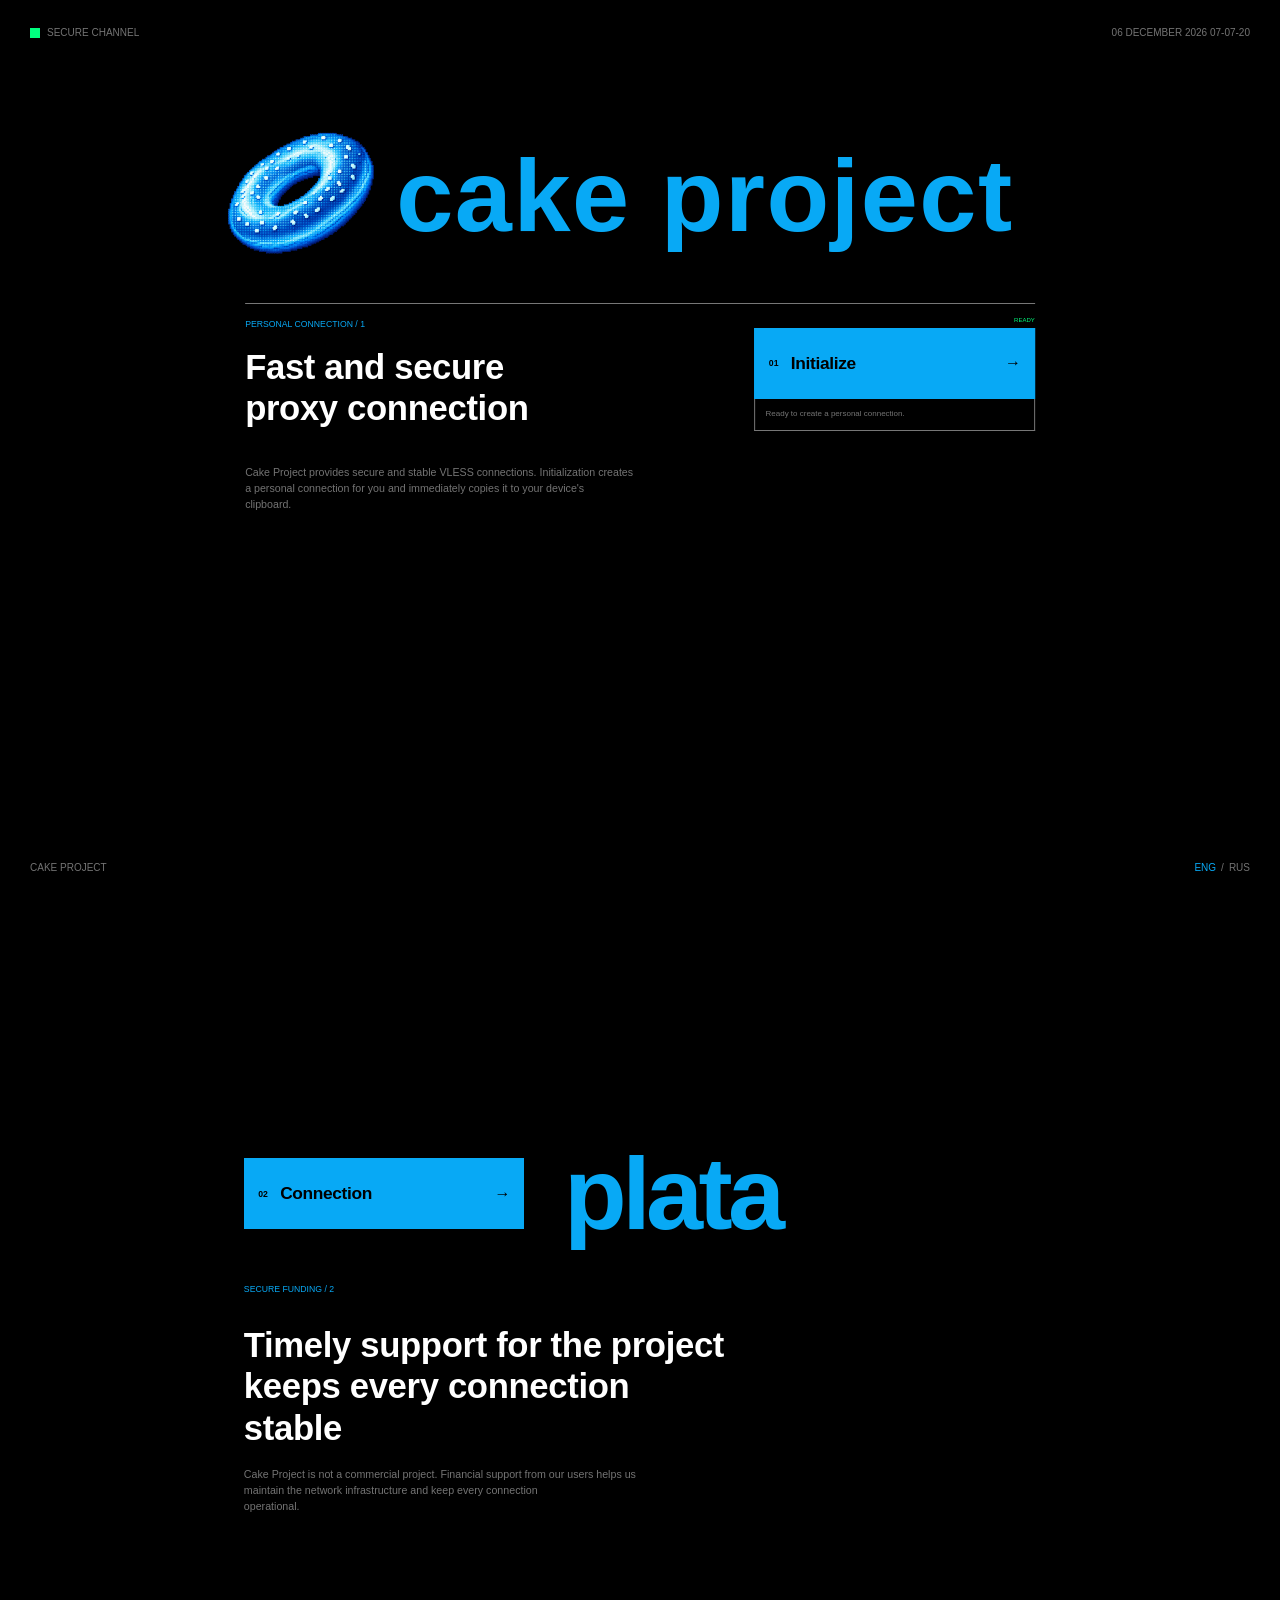
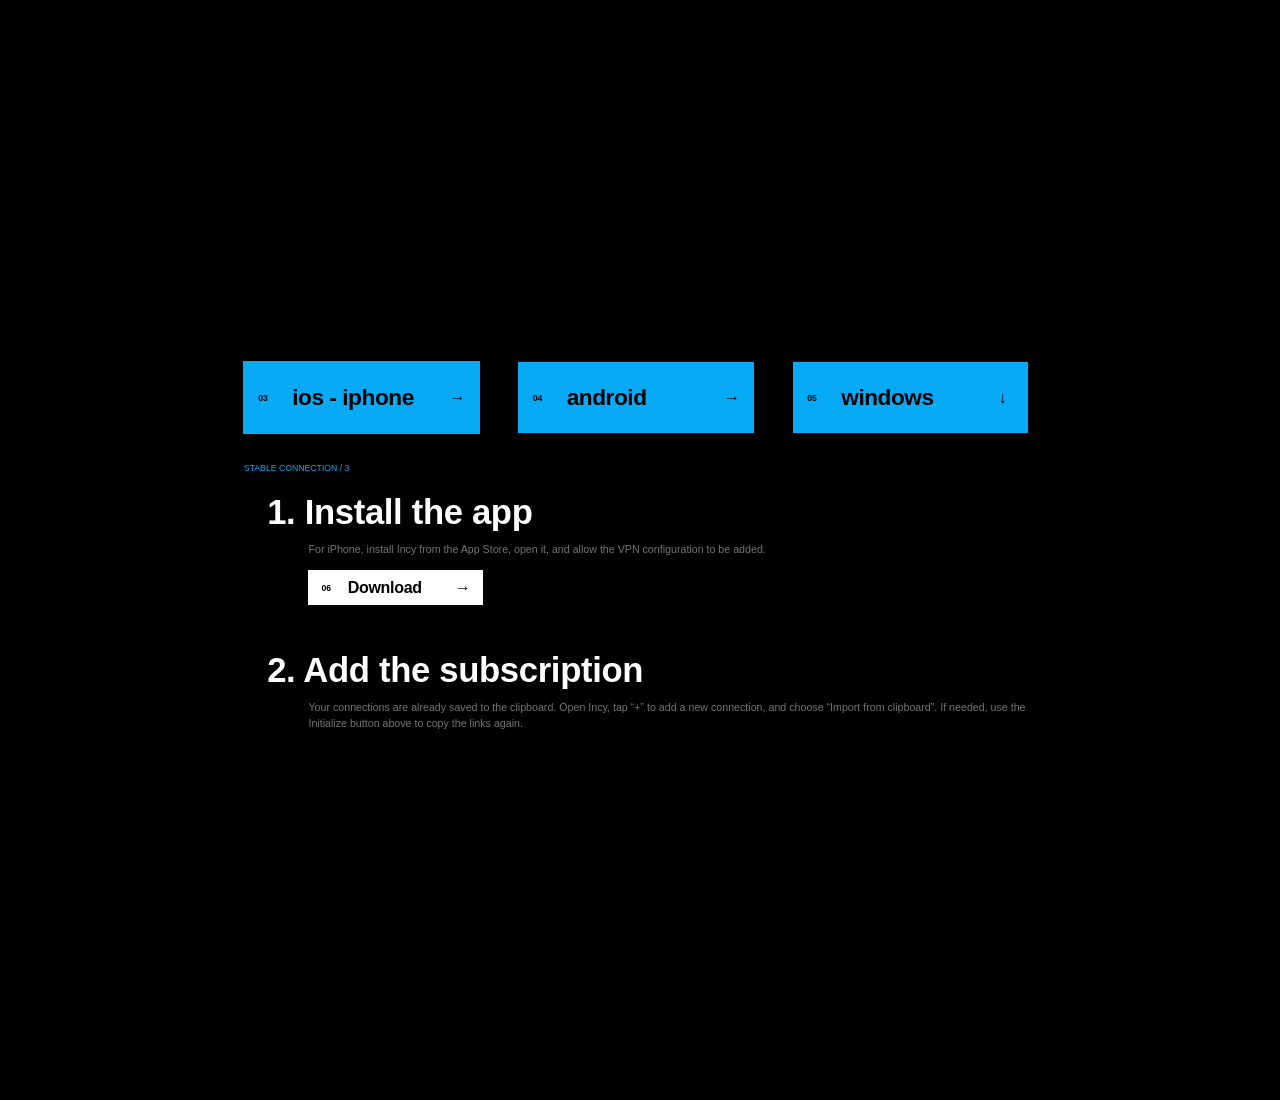
==== commit 3b94e5d7: "Improve Cake clipboard and platform transitions" ====
--- a/web/static/initialize/index.html
+++ b/web/static/initialize/index.html
@@ -31,7 +31,7 @@
   <link rel="preconnect" href="https://fonts.googleapis.com">
   <link rel="preconnect" href="https://fonts.gstatic.com" crossorigin>
   <link href="https://fonts.googleapis.com/css2?family=Space+Grotesk:wght@400;500;600;700&amp;display=swap" rel="stylesheet">
-  <link rel="stylesheet" href="styles.css?v=20">
+  <link rel="stylesheet" href="styles.css?v=21">
 </head>
 <body>
   <header class="site-header">
@@ -162,6 +162,6 @@
 
   <div id="cakeParticles" class="cake-particles" aria-hidden="true"></div>
   <textarea id="copyFallback" class="copy-fallback" tabindex="-1" aria-hidden="true" readonly></textarea>
-  <script src="app.js?v=10"></script>
+  <script src="app.js?v=12"></script>
 </body>
 </html>
--- a/web/static/initialize/styles.css
+++ b/web/static/initialize/styles.css
@@ -506,6 +506,13 @@
 
 .apps-copy {
   margin-top: 45px;
+  opacity: 1;
+  transition: opacity 180ms ease;
+  will-change: opacity;
+}
+
+.apps-copy.is-switching {
+  opacity: 0;
 }
 
 .installation-copy {
@@ -1219,7 +1226,8 @@
 
   .page-rail,
   .cake-mark,
-  .action-button {
+  .action-button,
+  .apps-copy {
     transition: none;
   }
 
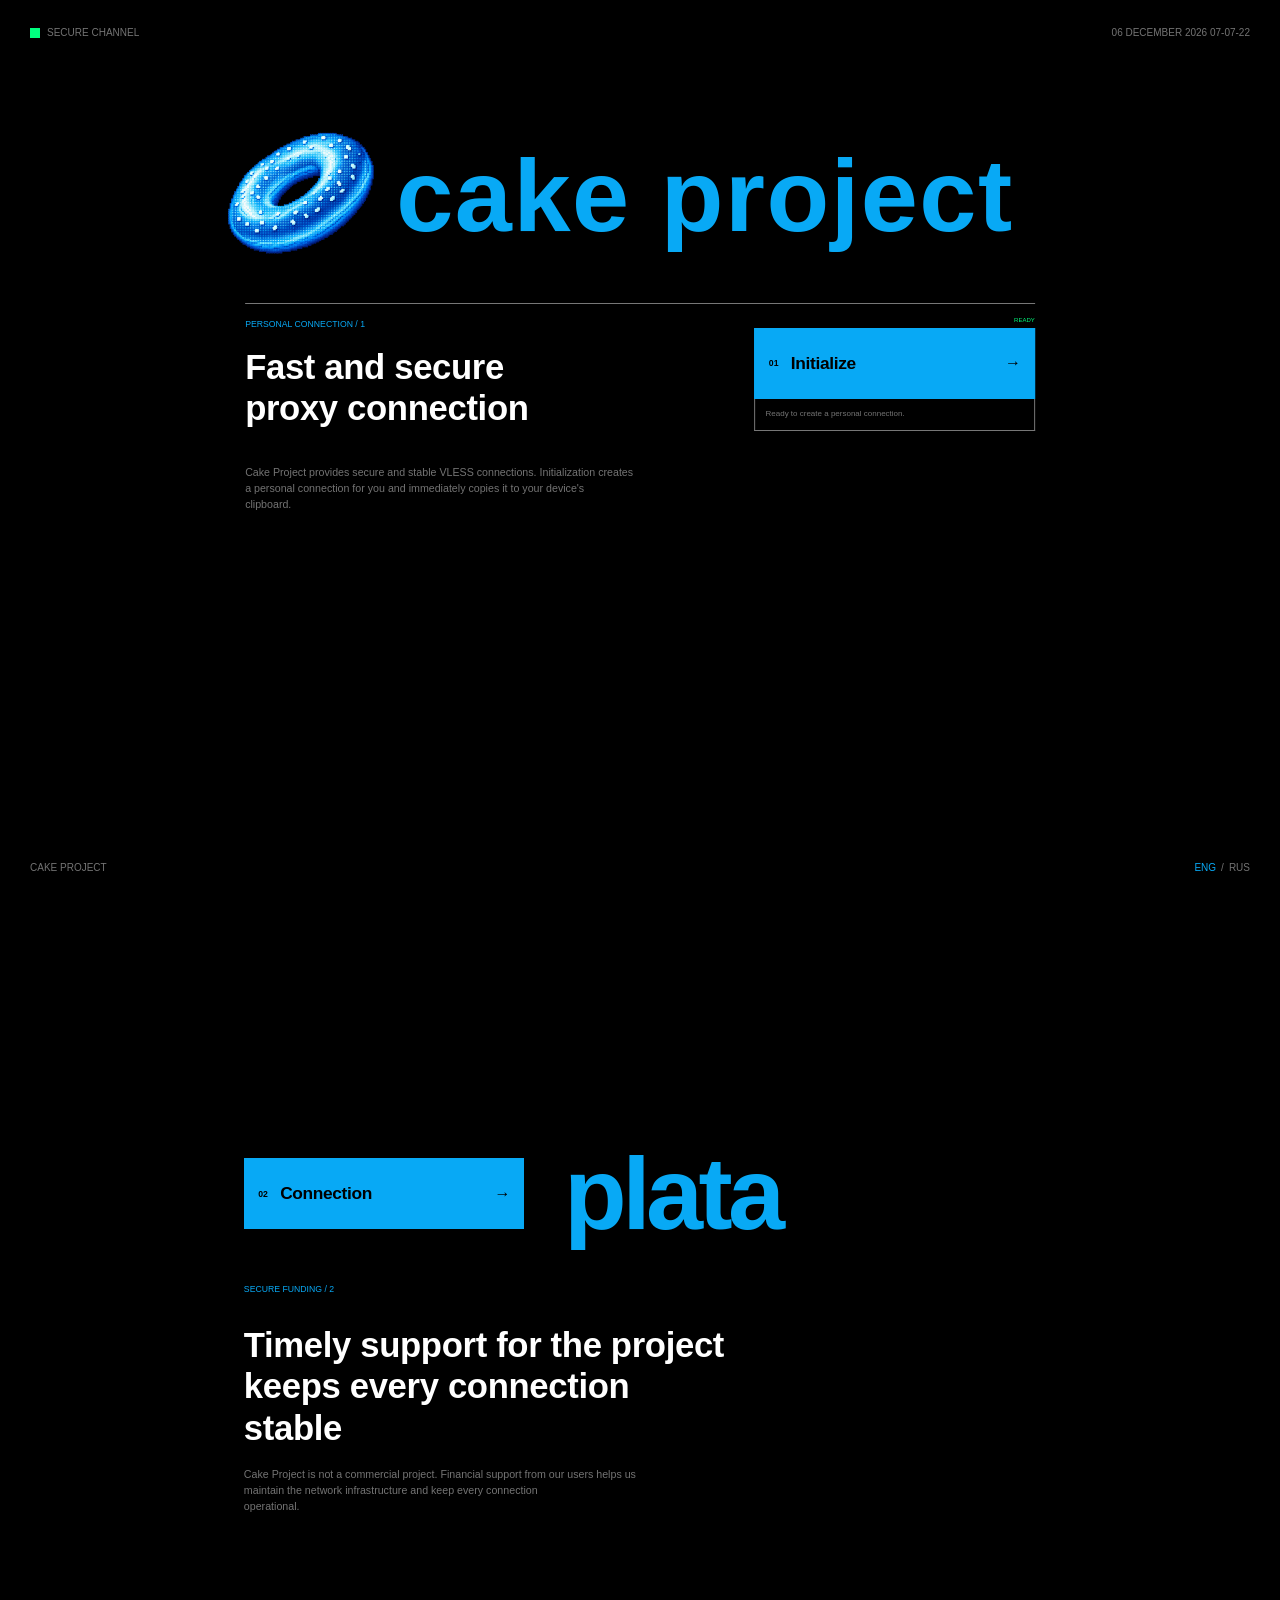
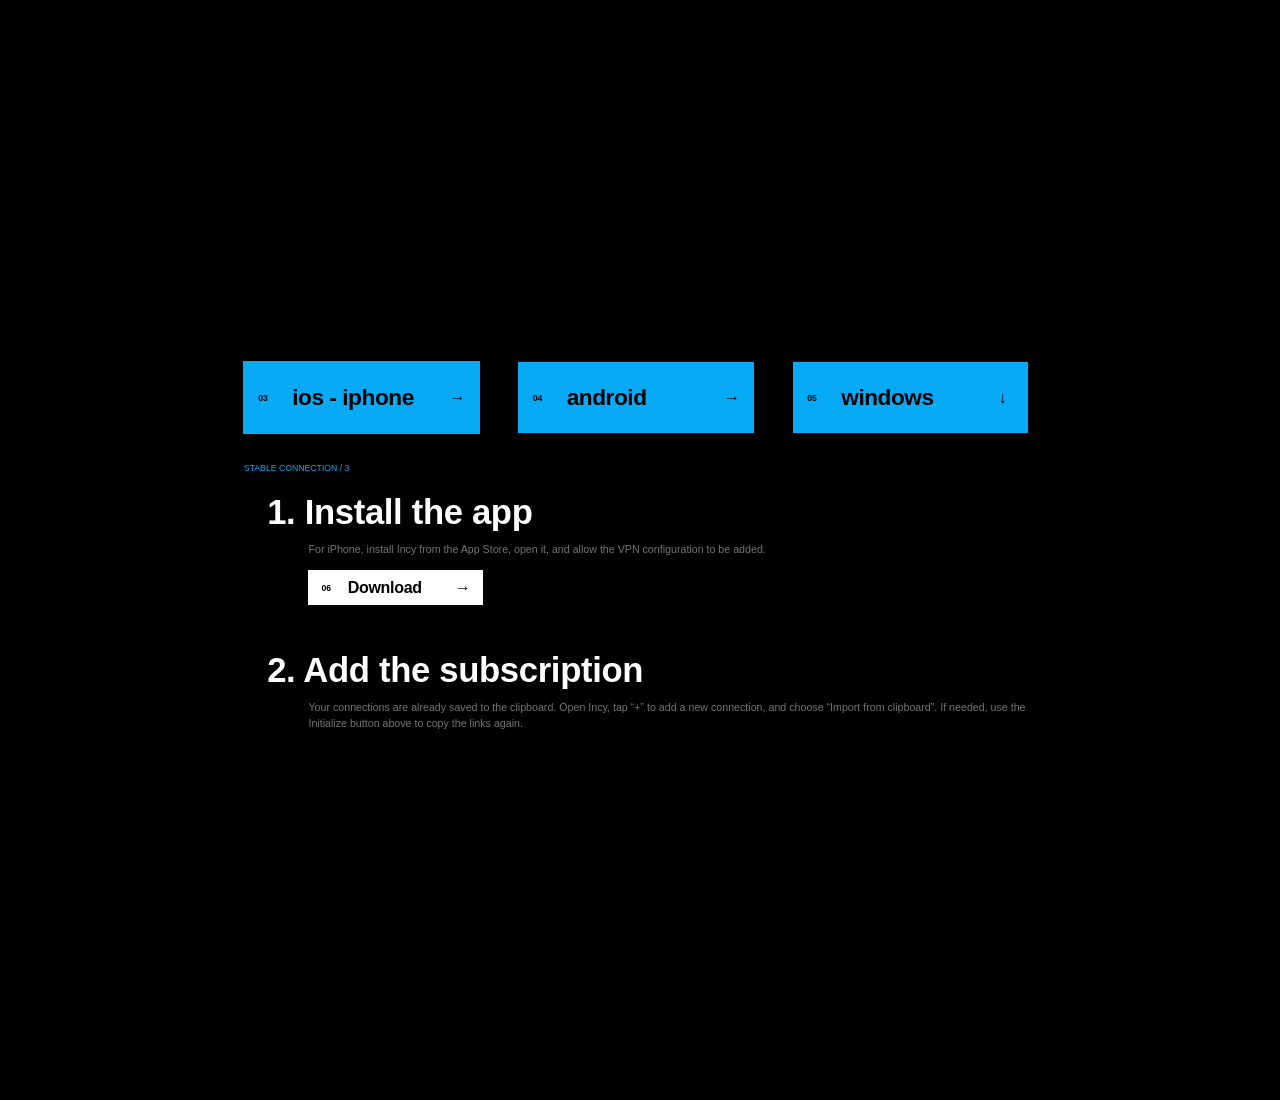
==== commit 07b17ac6: "Fix Cake social preview metadata" ====
--- a/web/static/initialize/index.html
+++ b/web/static/initialize/index.html
@@ -9,13 +9,14 @@
   <meta http-equiv="Pragma" content="no-cache">
   <meta http-equiv="Content-Security-Policy" content="default-src 'self'; base-uri 'none'; form-action 'none'; connect-src 'self'; img-src 'self'; style-src 'self' https://fonts.googleapis.com; font-src https://fonts.gstatic.com; script-src 'self'">
   <meta name="description" content="Cake Project — безопасные и быстрые VLESS-соединения в одно нажатие.">
-  <meta name="robots" content="noindex, nofollow, noarchive">
+  <meta name="robots" content="noindex, follow, max-image-preview:large">
   <meta property="og:type" content="website">
   <meta property="og:site_name" content="Cake Project">
+  <meta property="og:url" content="https://cakeproject.shmoza.net/initialize/">
   <meta property="og:title" content="Cake Project">
   <meta property="og:description" content="Быстрое и безопасное proxy-соединение.">
-  <meta property="og:image" content="https://cake.shmoza.net/initialize/og.png?v=2">
-  <meta property="og:image:secure_url" content="https://cake.shmoza.net/initialize/og.png?v=2">
+  <meta property="og:image" content="https://cakeproject.shmoza.net/initialize/og.png?v=3">
+  <meta property="og:image:secure_url" content="https://cakeproject.shmoza.net/initialize/og.png?v=3">
   <meta property="og:image:type" content="image/png">
   <meta property="og:image:width" content="1919">
   <meta property="og:image:height" content="1035">
@@ -23,9 +24,10 @@
   <meta name="twitter:card" content="summary_large_image">
   <meta name="twitter:title" content="Cake Project">
   <meta name="twitter:description" content="Быстрое и безопасное proxy-соединение.">
-  <meta name="twitter:image" content="https://cake.shmoza.net/initialize/og.png?v=2">
+  <meta name="twitter:image" content="https://cakeproject.shmoza.net/initialize/og.png?v=3">
   <meta name="twitter:image:alt" content="Cake Project — быстрое и безопасное proxy-соединение">
   <title>Cake Project — инициализация</title>
+  <link rel="canonical" href="https://cakeproject.shmoza.net/initialize/">
   <link rel="icon" type="image/png" sizes="277x277" href="favicon.png?v=2">
   <link rel="apple-touch-icon" sizes="277x277" href="favicon.png?v=2">
   <link rel="preconnect" href="https://fonts.googleapis.com">
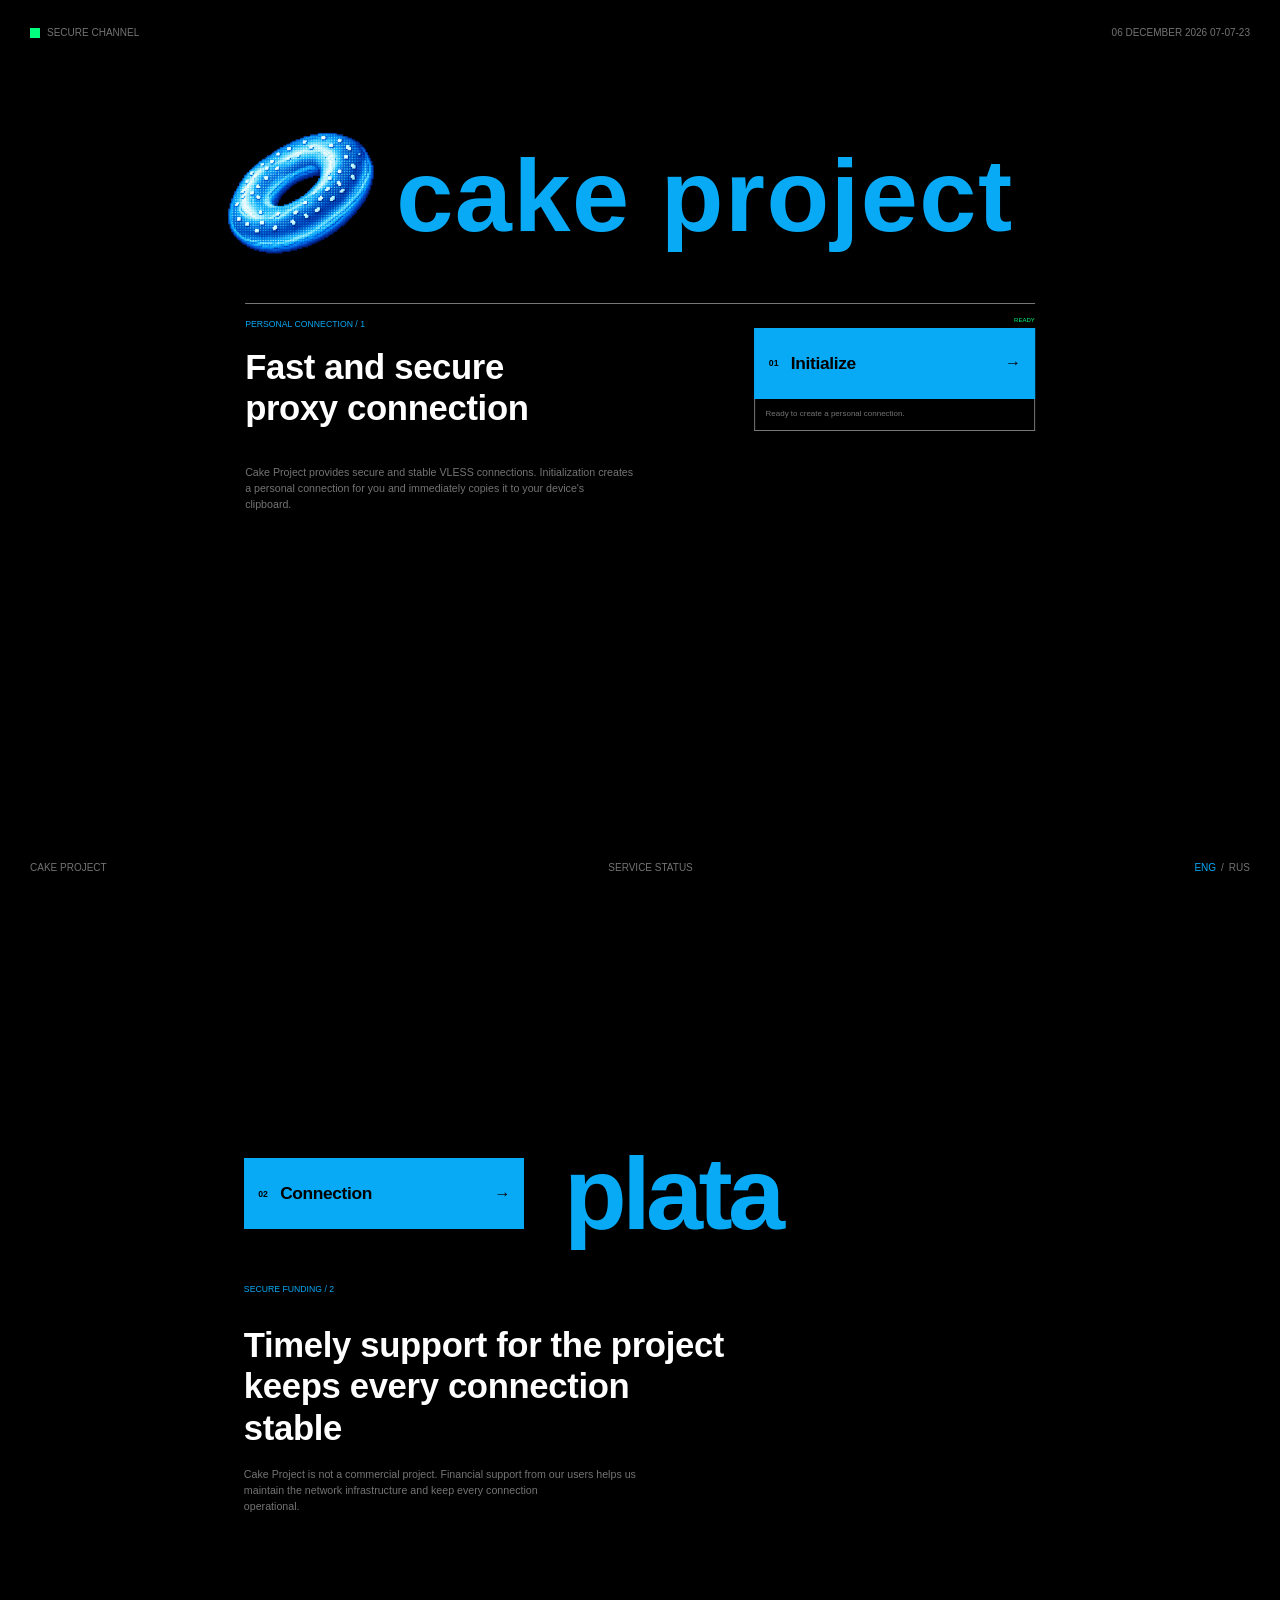
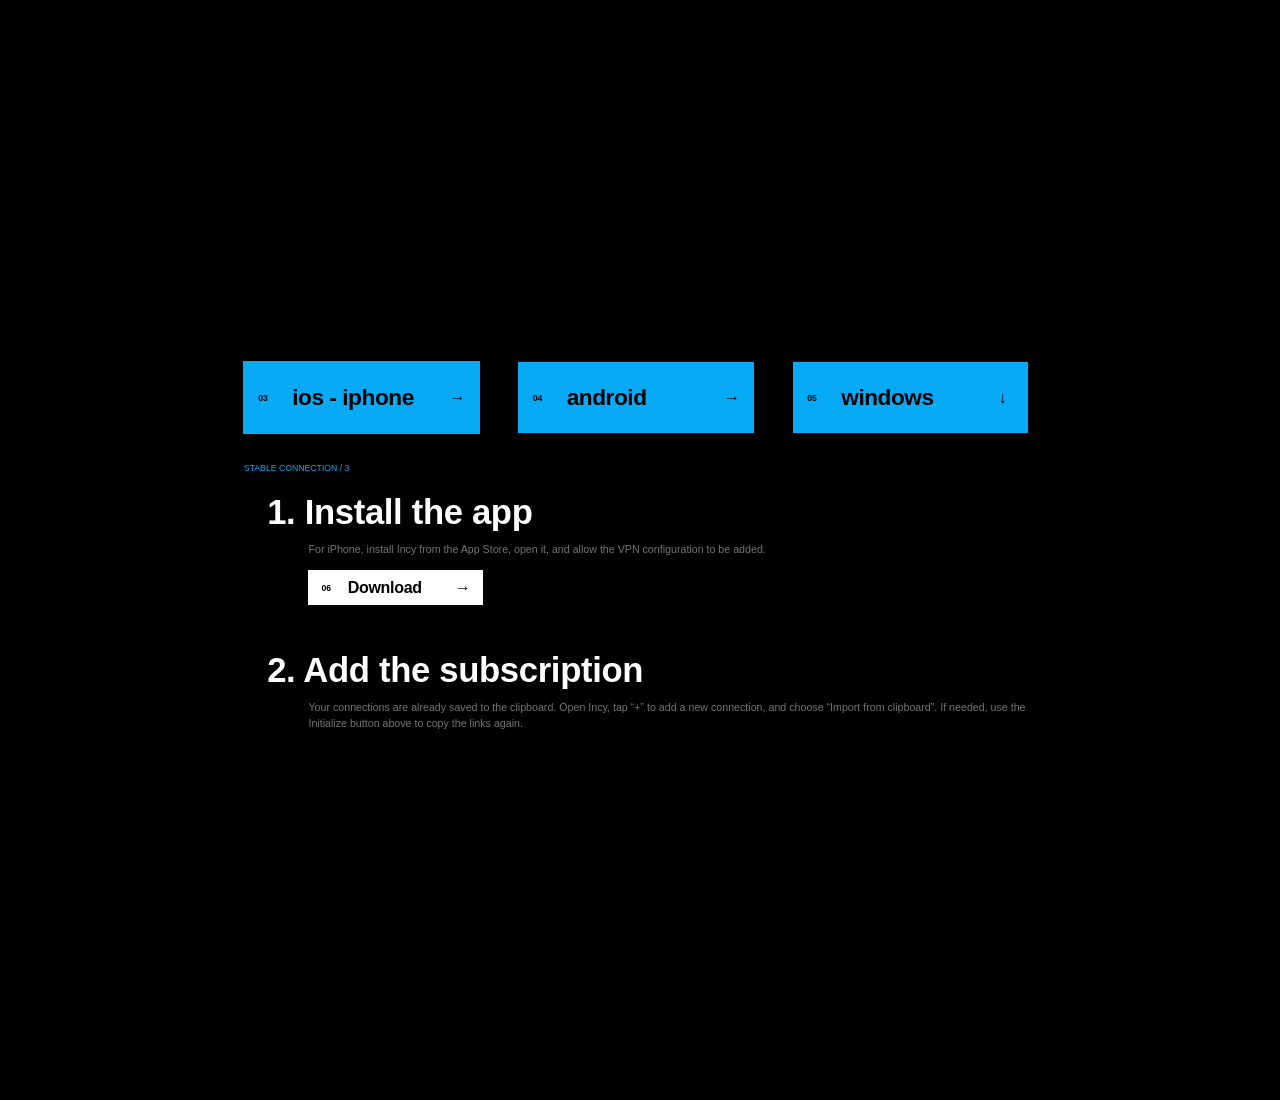
==== commit 1e3fc3da: "Improve Watcher operations and host networking" ====
--- a/web/static/initialize/index.html
+++ b/web/static/initialize/index.html
@@ -15,16 +15,16 @@
   <meta property="og:url" content="https://cakeproject.shmoza.net/initialize/">
   <meta property="og:title" content="Cake Project">
   <meta property="og:description" content="Быстрое и безопасное proxy-соединение.">
-  <meta property="og:image" content="https://cakeproject.shmoza.net/initialize/og.png?v=3">
-  <meta property="og:image:secure_url" content="https://cakeproject.shmoza.net/initialize/og.png?v=3">
+  <meta property="og:image" content="https://cakeproject.shmoza.net/initialize/og.png?v=4">
+  <meta property="og:image:secure_url" content="https://cakeproject.shmoza.net/initialize/og.png?v=4">
   <meta property="og:image:type" content="image/png">
-  <meta property="og:image:width" content="1919">
-  <meta property="og:image:height" content="1035">
+  <meta property="og:image:width" content="277">
+  <meta property="og:image:height" content="277">
   <meta property="og:image:alt" content="Cake Project — быстрое и безопасное proxy-соединение">
   <meta name="twitter:card" content="summary_large_image">
   <meta name="twitter:title" content="Cake Project">
   <meta name="twitter:description" content="Быстрое и безопасное proxy-соединение.">
-  <meta name="twitter:image" content="https://cakeproject.shmoza.net/initialize/og.png?v=3">
+  <meta name="twitter:image" content="https://cakeproject.shmoza.net/initialize/og.png?v=4">
   <meta name="twitter:image:alt" content="Cake Project — быстрое и безопасное proxy-соединение">
   <title>Cake Project — инициализация</title>
   <link rel="canonical" href="https://cakeproject.shmoza.net/initialize/">
@@ -33,7 +33,7 @@
   <link rel="preconnect" href="https://fonts.googleapis.com">
   <link rel="preconnect" href="https://fonts.gstatic.com" crossorigin>
   <link href="https://fonts.googleapis.com/css2?family=Space+Grotesk:wght@400;500;600;700&amp;display=swap" rel="stylesheet">
-  <link rel="stylesheet" href="styles.css?v=21">
+  <link rel="stylesheet" href="styles.css?v=22">
 </head>
 <body>
   <header class="site-header">
@@ -155,6 +155,7 @@
 
   <footer class="site-footer">
     <span>CAKE PROJECT</span>
+    <a class="status-link" href="https://statuscake.shmoza.net/" target="_blank" rel="noopener noreferrer" data-i18n="serviceStatus">Статус сервисов</a>
     <div class="language-switch" role="group" aria-label="Выбор языка" data-i18n-aria-label="languageAria">
       <button type="button" data-language="en" aria-pressed="false">ENG</button>
       <span aria-hidden="true">/</span>
@@ -164,6 +165,6 @@
 
   <div id="cakeParticles" class="cake-particles" aria-hidden="true"></div>
   <textarea id="copyFallback" class="copy-fallback" tabindex="-1" aria-hidden="true" readonly></textarea>
-  <script src="app.js?v=12"></script>
+  <script src="app.js?v=13"></script>
 </body>
 </html>
--- a/web/static/initialize/styles.css
+++ b/web/static/initialize/styles.css
@@ -398,6 +398,18 @@
   text-transform: uppercase;
 }
 
+.status-link {
+  color: inherit;
+  text-decoration: none;
+  transition: color 160ms ease;
+}
+
+.status-link:hover,
+.status-link:focus-visible {
+  color: var(--accent);
+  outline: none;
+}
+
 .language-switch {
   display: inline-flex;
   align-items: center;
